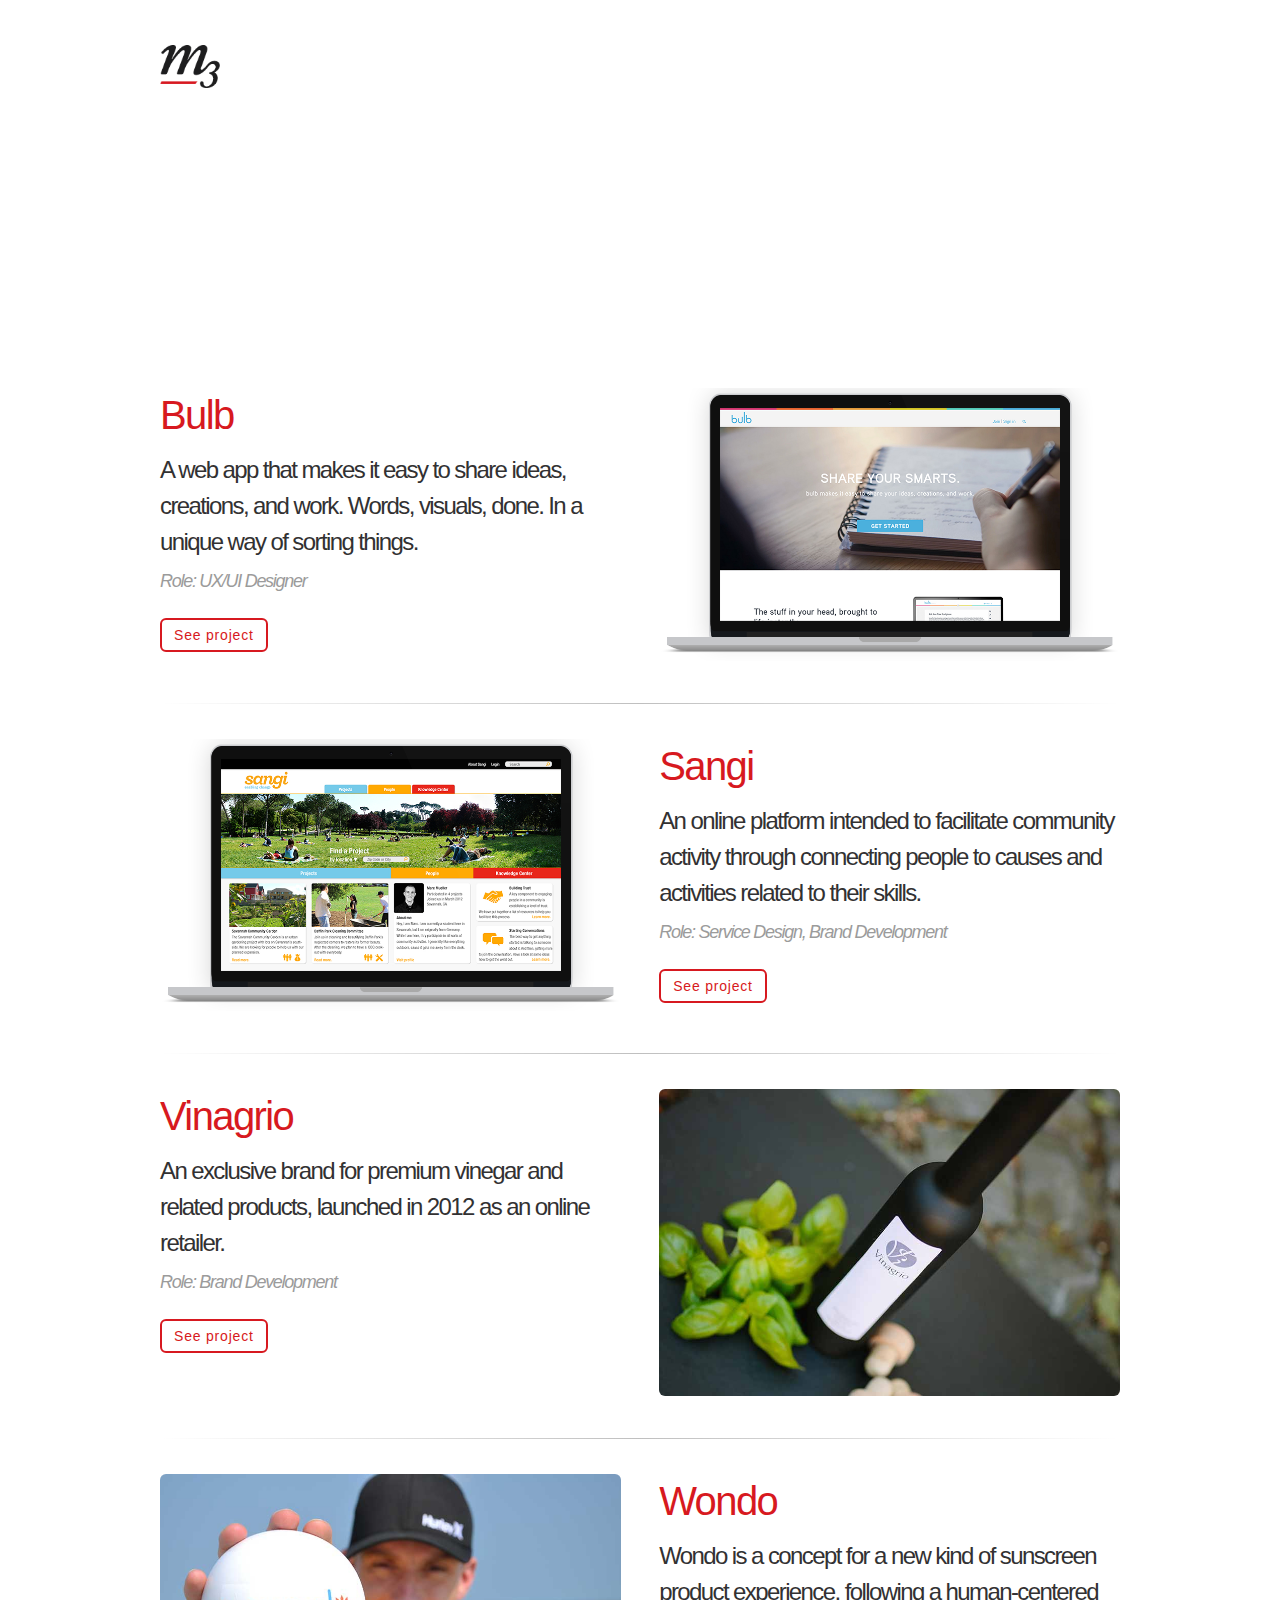
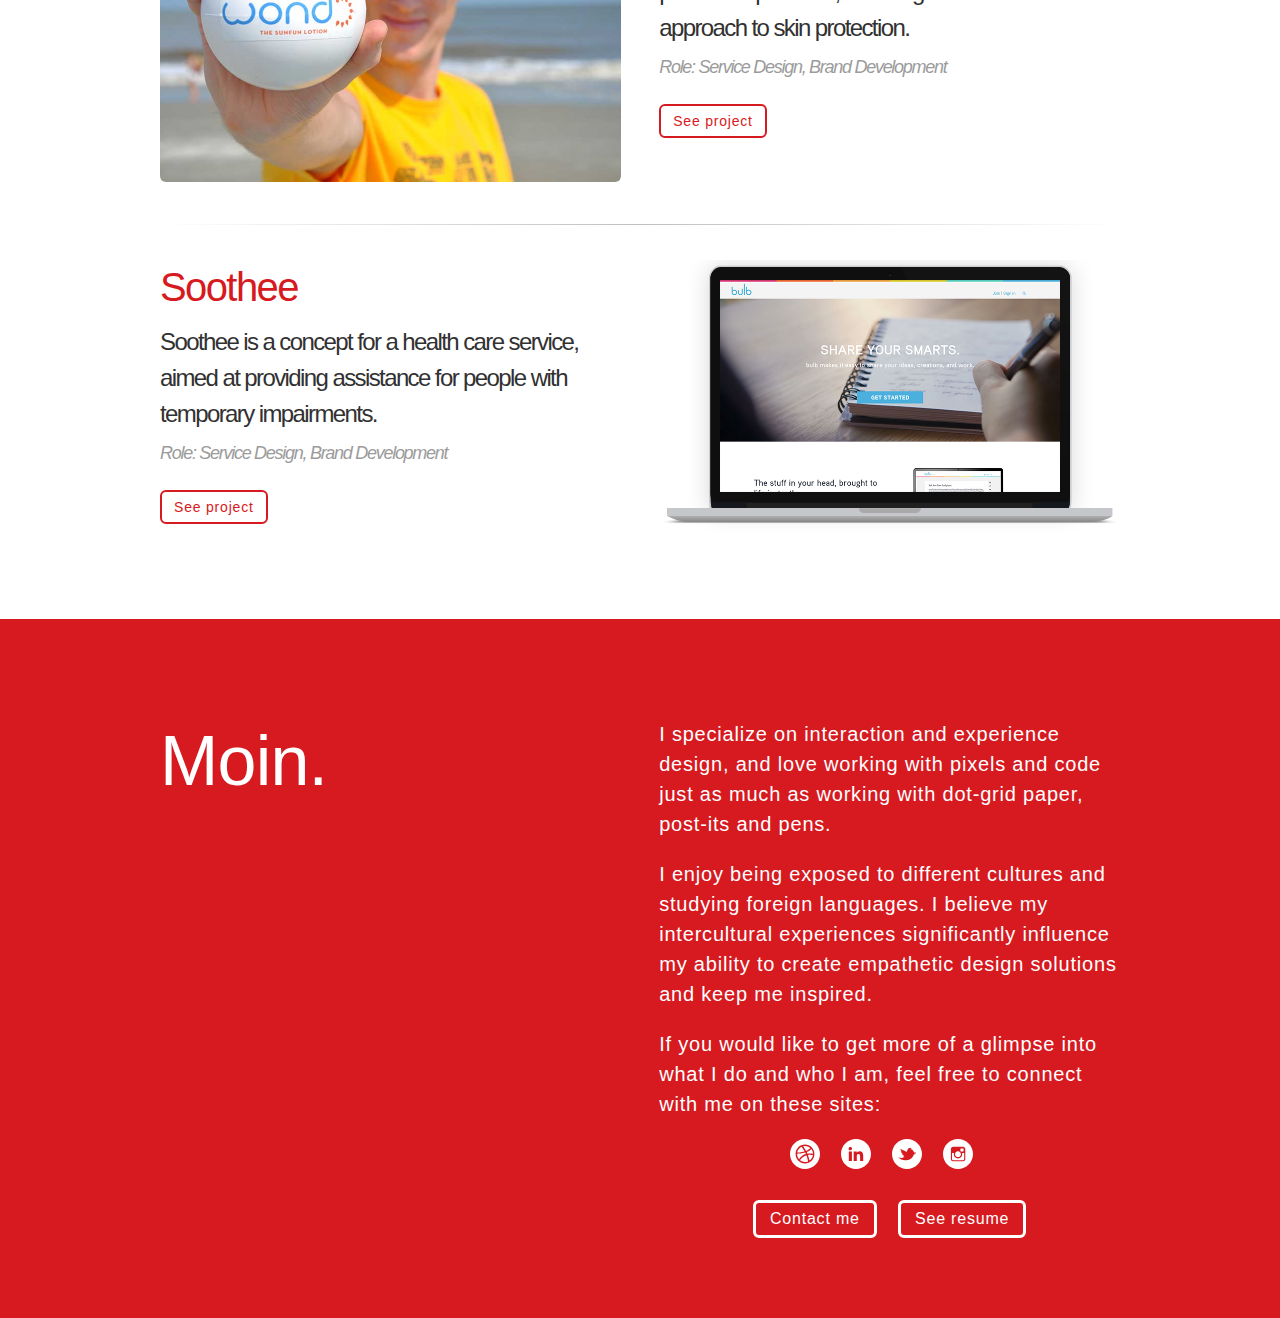
==== bulb.html @ c4dfc473 "Setting up bulb project page" ====
<!DOCTYPE html>
<html lang="en">
<head>
	<meta charset="utf-8">
	<title>Marc Marius Mueller | Bulb</title>
	<meta name="description" content="">
	<meta name="author" content="">
	<meta name="viewport" content="width=device-width, initial-scale=1">
	<link rel="stylesheet" href="css/skeleton.css">
	<link rel="stylesheet" href="css/scss/styles.css">
	<link rel="icon" type="image/png" href="img/favicon.png">
</head>
<body>

	<!--	Header	-->
	<header class="container pr-header">
		<div class="row">
				<img src="img/logo_blk.png" class="logo" />
		</div>
	</header>
	
	<!--	Main Content	-->
	<main class="mp-content container" id="mp-content">
		<div class="row mp-project">
			<div class="six columns">
				<h2 class="mp-heading">Bulb</h2>
				<h3 class="mp-description">A web app that makes it easy to share ideas, creations, and work. Words, visuals, done. In a unique way of sorting things.</h3>
				<h4 class="mp-role">Role: UX/UI Designer</h4>
				<a class="button" href="#">See project</a>
			</div>
			<div class="six columns">
				<img src="img/mp_bulb.png" class="mp-project-img">
			</div>
		</div>
		<div class="row">
			<hr>
		</div>
		<div class="row mp-project">
			<div class="six columns">
				<img src="img/mp_sangi.png" class="mp-project-img">
			</div>
			<div class="six columns">
				<h2 class="mp-heading">Sangi</h2>
				<h3 class="mp-description">An online platform intended to facilitate community activity through connecting people to causes and activities related to their skills.</h3>
				<h4 class="mp-role">Role: Service Design, Brand Development</h4>
				<a class="button" href="#">See project</a>
			</div>
		</div>
		<div class="row">
			<hr>
		</div>
		<div class="row mp-project">
			<div class="six columns">
				<h2 class="mp-heading">Vinagrio</h2>
				<h3 class="mp-description">An exclusive brand for premium vinegar and related products, launched in 2012 as an online retailer.</h3>
				<h4 class="mp-role">Role: Brand Development</h4>
				<a class="button" href="#">See project</a>
			</div>
			<div class="six columns">
				<img src="img/mp_vinagrio.jpg" class="mp-project-img rounded">
			</div>
		</div>
		<div class="row">
			<hr>
		</div>
		<div class="row mp-project">
			<div class="six columns">
				<img src="img/mp_wondo.jpg" class="mp-project-img rounded">
			</div>
			<div class="six columns">
				<h2 class="mp-heading">Wondo</h2>
				<h3 class="mp-description">Wondo is a concept for a new kind of sunscreen product experience, following a human-centered approach to skin protection.</h3>
				<h4 class="mp-role">Role: Service Design, Brand Development</h4>
				<a class="button" href="#">See project</a>
			</div>
		</div>
		<div class="row">
			<hr>
		</div>
		<div class="row mp-project">
			<div class="six columns">
				<h2 class="mp-heading">Soothee</h2>
				<h3 class="mp-description">Soothee is a concept for a health care service, aimed at providing assistance for people with temporary impairments.</h3>
				<h4 class="mp-role">Role: Service Design, Brand Development</h4>
				<a class="button" href="#">See project</a>
			</div>
			<div class="six columns">
				<img src="img/mp_bulb.png" class="mp-project-img">
			</div>
		</div>
	</main>

	<!--	Footer	-->
	<footer class="mp-footer full-width">
		<div class="container">
			<div class="row">
				<div class="six columns">
					<h5 class="mp-greeting">Moin.</h1>
				</div>
				<div class="six columns">
					<p class="mp-copy">
						I specialize on interaction and experience design, and love working with pixels and code just as much as working with dot-grid paper, post-its and pens.
					</p>
					<p class="mp-copy">
						I enjoy being exposed to different cultures and studying foreign languages. I believe my intercultural experiences significantly influence my ability to create empathetic design solutions and keep me inspired.
					</p>
					<p class="mp-copy">
						If you would like to get more of a glimpse into what I do and who I am, feel free to connect with me on these sites:
					</p>
					<div class="center-wrapper">
						<div class="center">
							<ul>
								<li>
									<svg x="0px" y="0px" viewBox="0 0 30 30" enable-background="new 0 0 30 30" xml:space="preserve">
										<g>
											<path fill="#FFFFFF" d="M15.6,15.1c0.1,0,0.2-0.1,0.3-0.1c-0.2-0.5-0.4-0.9-0.6-1.4c-4,1.2-7.9,1.1-8.2,1.1c0,0.1,0,0.2,0,0.2
												c0,2.1,0.8,3.9,2.1,5.4C9.2,20.1,11.4,16.4,15.6,15.1z"/>
											<path fill="#FFFFFF" d="M16.4,16.3c-4.5,1.6-6.1,4.7-6.3,5c1.4,1.1,3.1,1.7,4.9,1.7c1.1,0,2.2-0.2,3.1-0.6
												C18,21.7,17.5,19.2,16.4,16.3C16.4,16.3,16.4,16.3,16.4,16.3z"/>
											<path fill="#FFFFFF" d="M20.3,9C18.9,7.8,17,7,15,7c-0.6,0-1.3,0.1-1.9,0.2c0.2,0.3,1.7,2.3,3,4.7C19,10.8,20.2,9.2,20.3,9z"/>
											<path fill="#FFFFFF" d="M14.6,12.4c-1.3-2.4-2.8-4.3-3-4.6c-2.2,1.1-3.9,3.1-4.4,5.6C7.5,13.4,10.8,13.4,14.6,12.4z"/>
											<path fill="#FFFFFF" d="M16.7,13.1c0.2,0.4,0.4,0.8,0.5,1.2c0.1,0.1,0.1,0.3,0.2,0.4c2.7-0.3,5.3,0.2,5.6,0.3c0-1.9-0.7-3.6-1.8-5
												C21,10.2,19.7,11.9,16.7,13.1z"/>
											<path fill="#FFFFFF" d="M17.9,15.9c1,2.9,1.5,5.2,1.6,5.7c1.8-1.2,3.1-3.1,3.4-5.4C22.6,16.2,20.4,15.5,17.9,15.9z"/>
											<path fill="#FFFFFF" d="M15,0C6.7,0,0,6.7,0,15s6.7,15,15,15c8.3,0,15-6.7,15-15S23.3,0,15,0z M15,24.4c-5.2,0-9.4-4.2-9.4-9.4
												S9.8,5.6,15,5.6c5.2,0,9.4,4.2,9.4,9.4S20.2,24.4,15,24.4z"/>
										</g>
									</svg>
								</li>
								<li> <!-- Linkedin -->
									<svg x="0px" y="0px" viewBox="0 0 30 30" enable-background="new 0 0 30 30" xml:space="preserve">
										<g>
											<path fill="#FFFFFF" d="M15.8,13.9L15.8,13.9C15.8,13.9,15.7,13.9,15.8,13.9L15.8,13.9z"/>
											<path fill="#FFFFFF" d="M15,0C6.7,0,0,6.7,0,15c0,8.3,6.7,15,15,15s15-6.7,15-15C30,6.7,23.3,0,15,0z M10.9,22H7.8v-9.4h3.1V22z
												 M9.3,11.3L9.3,11.3c-1.1,0-1.7-0.7-1.7-1.6C7.6,8.7,8.3,8,9.3,8c1.1,0,1.7,0.7,1.7,1.6C11.1,10.6,10.4,11.3,9.3,11.3z M22.2,22
												h-3.1v-5c0-1.3-0.5-2.1-1.6-2.1c-0.9,0-1.4,0.6-1.6,1.1c-0.1,0.2-0.1,0.5-0.1,0.8V22h-3.1c0,0,0-8.5,0-9.4h3.1v1.3
												c0.4-0.6,1.1-1.6,2.8-1.6c2.1,0,3.6,1.3,3.6,4.2V22z"/>
										</g>
									</svg>
								</li>
								<li> <!-- Twitter -->
									<svg x="0px" y="0px" viewBox="0 0 30 30" enable-background="new 0 0 30 30" xml:space="preserve">
										<path fill="#FFFFFF" d="M15,0C6.7,0,0,6.7,0,15c0,8.3,6.7,15,15,15c8.3,0,15-6.7,15-15C30,6.7,23.3,0,15,0z M21.9,15.3
											c-0.3,1.2-0.9,2.5-2.2,3.6c-1.7,1.5-3.5,2.2-5.3,2.3c-1.7,0.1-3.4,0.1-5.2-0.7c-1.4-0.6-2.5-1.5-3.4-2.7c0,0,0,0,0,0h0c0,0,0,0,0,0
											c1.2,1.1,4.2,2.1,6.7-0.3c-0.4,0.1-0.8,0-1.1-0.3c-0.3-0.3-0.3-0.5-0.1-0.8c0.1-0.2,0.4-0.3,0.6-0.5c-0.4,0.1-0.8,0-1.2-0.1
											c-0.4-0.2-0.9-0.5-1-1c0.3-0.3,0.6-0.5,1.2-0.5c-0.6-0.2-1.2-0.5-1.6-0.9c-0.4-0.4-0.4-0.7-0.5-1c0.3-0.1,0.7-0.2,1.1-0.2
											c-0.9-0.4-1.2-1.1-1.4-1.7c-0.1-0.2-0.1-0.4,0-0.6c3.5,1.3,5.2,2.3,6.1,3.2c0.4-1.1,1.4-3.6,2.8-4.4c0,0.1,0,0.3-0.2,0.4
											C17.7,9,18,8.7,18.6,8.7c-0.1,0.3-0.3,0.5-0.6,0.6C18.4,9.2,18.8,9,19.2,9c0.4-0.1,0.4,0.2,0.2,0.4c-0.4,0.3-0.9,0.3-1.3,0.5
											c1.4,0,2.5,0.7,3.3,2.1c0.3,0.5,0.5,0.9,0.5,1.4c0.6,0.2,1.2,0.2,1.7,0.1c0.2,0,0.3-0.1,0.5-0.1c-0.2,0.3-0.5,0.6-0.9,0.7
											c-0.3,0.1-0.7,0.2-1.1,0.2c0.6,0.2,1.3,0.3,2,0.2C23.3,15.3,22.6,15.3,21.9,15.3z"/>
									</svg>
								</li>
								<li> <!-- Instagram -->
									<svg x="0px" y="0px" viewBox="0 0 30 30" enable-background="new 0 0 30 30" xml:space="preserve">
										<g>
											<path fill="#FFFFFF" d="M15,18.1c1.6,0,2.9-1.3,2.9-2.9c0-1.6-1.3-3-2.9-3c-1.6,0-3,1.3-3,3C12,16.8,13.4,18.1,15,18.1z"/>
											<path fill="#FFFFFF" d="M17.9,12.6h2.2c0.3,0,0.5-0.2,0.5-0.5V9.9c0-0.3-0.2-0.5-0.5-0.5h-2.2c-0.3,0-0.5,0.2-0.5,0.5v2.2
												C17.4,12.4,17.6,12.6,17.9,12.6z"/>
											<path fill="#FFFFFF" d="M15,0C6.7,0,0,6.7,0,15c0,8.3,6.7,15,15,15c8.3,0,15-6.7,15-15C30,6.7,23.3,0,15,0z M22.3,19.9
												c0,1.3-1,2.3-2.3,2.3h-9.8c-1.3,0-2.3-1-2.3-2.3v-9.8c0-1.3,1-2.3,2.3-2.3h9.8c1.3,0,2.3,1,2.3,2.3V19.9z"/>
											<path fill="#FFFFFF" d="M19.2,15.2c0,2.3-1.9,4.2-4.2,4.2c-2.3,0-4.2-1.9-4.2-4.2c0-0.4,0.1-0.8,0.2-1.2h-2v5.7
												c0,0.9,0.7,1.6,1.6,1.6h9c0.9,0,1.6-0.7,1.6-1.6V14h-2C19.1,14.4,19.2,14.8,19.2,15.2z"/>
										</g>
									</svg>
								</li>
							</ul>
							<a class="button--sec" href="#mp-content">Contact me</a>
							<a class="button--sec" href="#mp-content">See resume</a>
						</div>
					</div>
				</div>
			</div>
		</div>
	</footer>
</body>
</html>
---- css/skeleton.css ----
/*
* Skeleton V2.0.4
* Copyright 2014, Dave Gamache
* www.getskeleton.com
* Free to use under the MIT license.
* http://www.opensource.org/licenses/mit-license.php
* 12/29/2014
*/


/* Table of contents
––––––––––––––––––––––––––––––––––––––––––––––––––
- Grid
- Base Styles
- Typography
- Links
- Buttons
- Forms
- Lists
- Code
- Tables
- Spacing
- Utilities
- Clearing
- Media Queries
*/


/* Grid
–––––––––––––––––––––––––––––––––––––––––––––––––– */
.container {
  position: relative;
  width: 100%;
  max-width: 960px;
  margin: 0 auto;
  padding: 0 20px;
  box-sizing: border-box; }
.column,
.columns {
  width: 100%;
  float: left;
  box-sizing: border-box; }

/* For devices larger than 400px */
@media (min-width: 400px) {
  .container {
    width: 85%;
    padding: 0; }
}

/* For devices larger than 550px */
@media (min-width: 550px) {
  .container {
    width: 80%; }
  .column,
  .columns {
    margin-left: 4%; }
  .column:first-child,
  .columns:first-child {
    margin-left: 0; }

  .one.column,
  .one.columns                    { width: 4.66666666667%; }
  .two.columns                    { width: 13.3333333333%; }
  .three.columns                  { width: 22%;            }
  .four.columns                   { width: 30.6666666667%; }
  .five.columns                   { width: 39.3333333333%; }
  .six.columns                    { width: 48%;            }
  .seven.columns                  { width: 56.6666666667%; }
  .eight.columns                  { width: 65.3333333333%; }
  .nine.columns                   { width: 74.0%;          }
  .ten.columns                    { width: 82.6666666667%; }
  .eleven.columns                 { width: 91.3333333333%; }
  .twelve.columns                 { width: 100%; margin-left: 0; }

  .one-third.column               { width: 30.6666666667%; }
  .two-thirds.column              { width: 65.3333333333%; }

  .one-half.column                { width: 48%; }

  /* Offsets */
  .offset-by-one.column,
  .offset-by-one.columns          { margin-left: 8.66666666667%; }
  .offset-by-two.column,
  .offset-by-two.columns          { margin-left: 17.3333333333%; }
  .offset-by-three.column,
  .offset-by-three.columns        { margin-left: 26%;            }
  .offset-by-four.column,
  .offset-by-four.columns         { margin-left: 34.6666666667%; }
  .offset-by-five.column,
  .offset-by-five.columns         { margin-left: 43.3333333333%; }
  .offset-by-six.column,
  .offset-by-six.columns          { margin-left: 52%;            }
  .offset-by-seven.column,
  .offset-by-seven.columns        { margin-left: 60.6666666667%; }
  .offset-by-eight.column,
  .offset-by-eight.columns        { margin-left: 69.3333333333%; }
  .offset-by-nine.column,
  .offset-by-nine.columns         { margin-left: 78.0%;          }
  .offset-by-ten.column,
  .offset-by-ten.columns          { margin-left: 86.6666666667%; }
  .offset-by-eleven.column,
  .offset-by-eleven.columns       { margin-left: 95.3333333333%; }

  .offset-by-one-third.column,
  .offset-by-one-third.columns    { margin-left: 34.6666666667%; }
  .offset-by-two-thirds.column,
  .offset-by-two-thirds.columns   { margin-left: 69.3333333333%; }

  .offset-by-one-half.column,
  .offset-by-one-half.columns     { margin-left: 52%; }

}


/* Base Styles
–––––––––––––––––––––––––––––––––––––––––––––––––– */
/* NOTE
html is set to 62.5% so that all the REM measurements throughout Skeleton
are based on 10px sizing. So basically 1.5rem = 15px :) */
html {
  font-size: 62.5%; }
body {
  font-size: 1.5em; /* currently ems cause chrome bug misinterpreting rems on body element */
  line-height: 1.6;
  font-weight: 400;
  font-family: "Raleway", "HelveticaNeue", "Helvetica Neue", Helvetica, Arial, sans-serif;
  color: #222; }


/* Typography
–––––––––––––––––––––––––––––––––––––––––––––––––– */
h1, h2, h3, h4, h5, h6 {
  margin-top: 0;
/*  margin-bottom: 2rem;*/
  font-weight: 300; }
h1 { font-size: 4.0rem; line-height: 1.2;  letter-spacing: -.1rem;}
h2 { font-size: 3.6rem; line-height: 1.25; letter-spacing: -.1rem; }
h3 { font-size: 3.0rem; line-height: 1.3;  letter-spacing: -.1rem; }
h4 { font-size: 2.4rem; line-height: 1.35; letter-spacing: -.08rem; }
h5 { font-size: 1.8rem; line-height: 1.5;  letter-spacing: -.05rem; }
h6 { font-size: 1.5rem; line-height: 1.6;  letter-spacing: 0; }

/* Larger than phablet */
@media (min-width: 550px) {
  h1 { font-size: 5.0rem; }
  h2 { font-size: 4.2rem; }
  h3 { font-size: 3.6rem; }
  h4 { font-size: 3.0rem; }
  h5 { font-size: 2.4rem; }
  h6 { font-size: 1.5rem; }
}

p {
  margin-top: 0; }

/* Lists
–––––––––––––––––––––––––––––––––––––––––––––––––– */
/*
ul {
  list-style: circle inside; }
ol {
  list-style: decimal inside; }
ol, ul {
  padding-left: 0;
  margin-top: 0; }
ul ul,
ul ol,
ol ol,
ol ul {
  margin: 1.5rem 0 1.5rem 3rem;
  font-size: 90%; }
li {
  margin-bottom: 1rem; }
*/


/* Code
–––––––––––––––––––––––––––––––––––––––––––––––––– */
code {
  padding: .2rem .5rem;
  margin: 0 .2rem;
  font-size: 90%;
  white-space: nowrap;
  background: #F1F1F1;
  border: 1px solid #E1E1E1;
  border-radius: 4px; }
pre > code {
  display: block;
  padding: 1rem 1.5rem;
  white-space: pre; }


/* Tables
–––––––––––––––––––––––––––––––––––––––––––––––––– */
th,
td {
  padding: 12px 15px;
  text-align: left;
  border-bottom: 1px solid #E1E1E1; }
th:first-child,
td:first-child {
  padding-left: 0; }
th:last-child,
td:last-child {
  padding-right: 0; }


/* Spacing
–––––––––––––––––––––––––––––––––––––––––––––––––– */
/*
button,
.button {
  margin-bottom: 1rem; }
input,
textarea,
select,
fieldset {
  margin-bottom: 1.5rem; }
pre,
blockquote,
dl,
figure,
table,
p,
ul,
ol,
form {
  margin-bottom: 2.5rem; }
*/


/* Utilities
–––––––––––––––––––––––––––––––––––––––––––––––––– */
.u-full-width {
  width: 100%;
  box-sizing: border-box; }
.u-max-full-width {
  max-width: 100%;
  box-sizing: border-box; }
.u-pull-right {
  float: right; }
.u-pull-left {
  float: left; }


/* Clearing
–––––––––––––––––––––––––––––––––––––––––––––––––– */

/* Self Clearing Goodness */
.container:after,
.row:after,
.u-cf {
  content: "";
  display: table;
  clear: both; }

/* Media queries
–––––––––––––––––––––––––––––––––––––––––––––––––– */

/* Larger than mobile */
@media (min-width: 400px) {}

/* Larger than phablet (also point when grid becomes active) */
@media (min-width: 550px) {}

/* Larger than tablet */
@media (min-width: 750px) {}

/* Larger than desktop */
@media (min-width: 1000px) {}

/* Larger than Desktop HD */
@media (min-width: 1200px) {}
---- css/scss/styles.css ----
@charset "UTF-8";
/* Larger than mobile */
/* Larger than phablet (also point when grid becomes active) */
/* Larger than tablet */
/* Larger than desktop */
/* Larger than Desktop HD */
#preload {
  width: 1px;
  height: 1px;
  overflow: hidden;
  position: absolute;
  top: 0;
  left: 0; }

html, body {
  width: 100%;
  height: 100%; }

body {
  font-size: 16px;
  line-height: 1.5;
  font-family: "franklin-gothic-urw", sans-serif;
  margin: 0;
  padding: 0;
  letter-spacing: .05em; }

h1, .mp-intro {
  font-family: "franklin-gothic-urw", sans-serif;
  font-size: 2.5em;
  line-height: 1.25;
  font-weight: 500;
  margin: 0;
  color: #fff;
  margin-bottom: 100px; }

h2, .mp-heading {
  font-family: "franklin-gothic-urw", sans-serif;
  font-size: 2.5em;
  line-height: 1.35;
  font-weight: 500;
  color: #d71920;
  margin-bottom: 10px; }

h3, .mp-description {
  font-family: "franklin-gothic-urw", sans-serif;
  font-size: 1.5em;
  line-height: 1.5;
  font-weight: 300;
  color: #323132;
  margin-bottom: 10px; }

h4, .mp-role {
  font-family: "franklin-gothic-urw", sans-serif;
  font-size: 1.125em;
  line-height: 1.33333;
  font-weight: 400;
  font-style: italic;
  color: #9B9B9B; }

h5, .mp-greeting {
  font-family: "franklin-gothic-urw", sans-serif;
  font-size: 4.375em;
  line-height: 1.22857;
  font-weight: 500;
  margin: 0;
  color: #fff; }

h6 {
  font-family: "franklin-gothic-urw", sans-serif;
  font-size: 1.125em;
  line-height: 1.33333;
  font-weight: 500;
  color: #fff; }

p, .mp-copy {
  font-family: "franklin-gothic-urw", sans-serif;
  font-size: 1.25em;
  line-height: 1.5;
  font-weight: 300;
  color: #fff; }

a {
  color: #d71920;
  text-decoration: none; }
  a:hover, a:focus {
    color: #323132; }
  a:active, a:visited {
    color: #d71920; }

/*! normalize.css 2011-08-31T22:02 UTC · http://github.com/necolas/normalize.css */
/* =============================================================================
   HTML5 display definitions
   ========================================================================== */
/*
 * Corrects block display not defined in IE6/7/8/9 & FF3
 */
article,
aside,
details,
figcaption,
figure,
footer,
header,
hgroup,
nav,
section {
  display: block; }

/*
 * Corrects inline-block display not defined in IE6/7/8/9 & FF3
 */
audio,
canvas,
video {
  display: inline-block;
  *display: inline;
  *zoom: 1; }

/*
 * Prevents modern browsers from displaying 'audio' without controls
 */
audio:not([controls]) {
  display: none; }

/* 
 * Addresses styling for 'hidden' attribute not present in IE7/8/9, FF3, S4
 * Known issue: no IE6 support
 */
[hidden] {
  display: none; }

/* =============================================================================
   Base
   ========================================================================== */
/*
 * 1. Corrects text resizing oddly in IE6/7 when body font-size is set using em units
 *    http://clagnut.com/blog/348/#c790
 * 2. Keeps page centred in all browsers regardless of content height
 * 3. Prevents iOS text size adjust after orientation change, without disabling user zoom
 *    www.456bereastreet.com/archive/201012/controlling_text_size_in_safari_for_ios_without_disabling_user_zoom/
 */
html {
  font-size: 100%;
  /* 1 */
  overflow-y: scroll;
  /* 2 */
  -webkit-text-size-adjust: 100%;
  /* 3 */
  -ms-text-size-adjust: 100%;
  /* 3 */ }

/*
 * Addresses margins handled incorrectly in IE6/7
 */
body {
  margin: 0; }

/* 
 * Addresses font-family inconsistency between 'textarea' and other form elements.
 */
body,
button,
input,
select,
textarea {
  font-family: sans-serif; }

/* =============================================================================
   Links
   ========================================================================== */
a {
  color: #d71920; }

a:visited {
  color: none; }

/*
 * Addresses outline displayed oddly in Chrome
*/
a:focus {
  outline: 0; }

/*
 * Improves readability when focused and also mouse hovered in all browsers
 * people.opera.com/patrickl/experiments/keyboard/test*/
a:hover,
a:active {
  outline: 0; }

/* =============================================================================
   Typography
   ========================================================================== */
/*
 * Addresses styling not present in IE7/8/9, S5, Chrome
 */
abbr[title] {
  border-bottom: 1px dotted; }

/*
 * Addresses style set to 'bolder' in FF3/4, S4/5, Chrome
*/
b,
strong {
  font-weight: bold; }

blockquote {
  margin: 1em 40px; }

/*
 * Addresses styling not present in S5, Chrome
 */
dfn {
  font-style: italic; }

/*
 * Addresses styling not present in IE6/7/8/9
 */
mark {
  background: #ff0;
  color: #000; }

/*
 * Corrects font family set oddly in IE6, S4/5, Chrome
 * en.wikipedia.org/wiki/User:Davidgothberg/Test59
 */
pre,
code,
kbd,
samp {
  font-family: monospace, serif;
  _font-family: 'courier new', monospace;
  font-size: 1em; }

/*
 * Improves readability of pre-formatted text in all browsers
 */
pre {
  white-space: pre;
  white-space: pre-wrap;
  word-wrap: break-word; }

/*
 * 1. Addresses CSS quotes not supported in IE6/7
 * 2. Addresses quote property not supported in S4
 */
/* 1 */
q {
  quotes: none; }

/* 2 */
q:before,
q:after {
  content: '';
  content: none; }

small {
  font-size: 75%; }

/*
 * Prevents sub and sup affecting line-height in all browsers
 * gist.github.com/413930
 */
sub,
sup {
  font-size: 75%;
  line-height: 0;
  position: relative;
  vertical-align: baseline; }

sup {
  top: -0.5em; }

sub {
  bottom: -0.25em; }

/* =============================================================================
   Lists
   ========================================================================== */
ul,
ol {
  margin: 0;
  padding: 0 0 0 0px; }

dd {
  margin: 0 0 0 40px; }

nav ul,
nav ol {
  list-style: none;
  list-style-image: none; }

/* =============================================================================
   Embedded content
   ========================================================================== */
/*
 * 1. Removes border when inside 'a' element in IE6/7/8/9, F3
 * 2. Improves image quality when scaled in IE7
 *    code.flickr.com/blog/2008/11/12/on-ui-quality-the-little-things-client-side-image-resizing/
 */
img {
  border: 0;
  /* 1 */
  -ms-interpolation-mode: bicubic;
  /* 2 */ }

/*
 * Corrects overflow displayed oddly in IE9 
 */
svg:not(:root) {
  overflow: hidden; }

/* =============================================================================
   Figures
   ========================================================================== */
/*
 * Addresses margin not present in IE6/7/8/9, S5, O11
 */
figure {
  margin: 0; }

/* =============================================================================
   Forms
   ========================================================================== */
/*
 * Corrects margin displayed oddly in IE6/7
 */
form {
  margin: 0; }

/*
 * Define consistent margin and padding
 */
fieldset {
  margin: 0 2px;
  padding: 0.35em 0.625em 0.75em; }

/*
 * 1. Corrects color not being inherited in IE6/7/8/9
 * 2. Corrects alignment displayed oddly in IE6/7
 */
legend {
  border: 0;
  /* 1 */
  *margin-left: -7px;
  /* 2 */ }

/*
 * 1. Corrects font size not being inherited in all browsers
 * 2. Addresses margins set differently in IE6/7, F3/4, S5, Chrome
 * 3. Improves appearance and consistency in all browsers
 */
button,
input,
select,
textarea {
  font-size: 100%;
  /* 1 */
  margin: 0;
  /* 2 */
  vertical-align: baseline;
  /* 3 */
  *vertical-align: middle;
  /* 3 */ }

/*
 * 1. Addresses FF3/4 setting line-height using !important in the UA stylesheet
 * 2. Corrects inner spacing displayed oddly in IE6/7
 */
button,
input {
  line-height: normal;
  /* 1 */
  *overflow: visible;
  /* 2 */ }

/*
 * Corrects overlap and whitespace issue for buttons and inputs in IE6/7
 * Known issue: reintroduces inner spacing
 */
table button,
table input {
  *overflow: auto; }

/*
 * 1. Improves usability and consistency of cursor style between image-type 'input' and others
 * 2. Corrects inability to style clickable 'input' types in iOS
 */
button,
html input[type="button"],
input[type="reset"],
input[type="submit"] {
  cursor: pointer;
  /* 1 */
  -webkit-appearance: button;
  /* 2 */ }

/*
 * 1. Addresses box sizing set to content-box in IE8/9
 * 2. Addresses excess padding in IE8/9
 */
input[type="checkbox"],
input[type="radio"] {
  box-sizing: border-box;
  /* 1 */
  padding: 0;
  /* 2 */ }

/*
 * 1. Addresses appearance set to searchfield in S5, Chrome
 * 2. Addresses box sizing set to border-box in S5, Chrome (include -moz to future-proof)
 */
input[type="search"] {
  -webkit-appearance: textfield;
  /* 1 */
  -moz-box-sizing: content-box;
  -webkit-box-sizing: content-box;
  /* 2 */
  box-sizing: content-box; }

/*
 * Corrects inner padding displayed oddly in S5, Chrome on OSX
 */
input[type="search"]::-webkit-search-decoration {
  -webkit-appearance: none; }

/*
 * Corrects inner padding and border displayed oddly in FF3/4
 * www.sitepen.com/blog/2008/05/14/the-devils-in-the-details-fixing-dojos-toolbar-buttons/
 */
button::-moz-focus-inner,
input::-moz-focus-inner {
  border: 0;
  padding: 0; }

/*
 * 1. Removes default vertical scrollbar in IE6/7/8/9
 * 2. Improves readability and alignment in all browsers
 */
textarea {
  overflow: auto;
  /* 1 */
  vertical-align: top;
  /* 2 */ }

/* =============================================================================
   Tables
   ========================================================================== */
/* 
 * Remove most spacing between table cells
 */
table {
  border-collapse: collapse;
  border-spacing: 0; }

.mp-header {
  background: #000 url("../../img/marc.jpg");
  background-repeat: no-repeat;
  background-attachment: fixed;
  background-position: top right;
  padding-top: 45px;
  padding-bottom: 100px; }

.mp-content {
  padding-top: 100px;
  padding-bottom: 80px; }

.mp-project-img {
  width: 100%;
  display: inline-block; }

.mp-project {
  margin-bottom: 35px; }
  .mp-project:last-of-type {
    margin-bottom: 0px; }

.mp-footer {
  background: #d71920;
  padding-top: 100px;
  padding-bottom: 80px; }
  .mp-footer ul {
    display: block;
    margin: 0 0 1.5em 0; }
  .mp-footer li {
    display: inline-block;
    list-style: none;
    margin-right: 1em;
    margin-left: 0; }
  .mp-footer svg {
    width: 30px;
    height: 30px;
    fill: #fff; }

hr {
  border: 0;
  height: 1px;
  margin-bottom: 35px;
  background-image: linear-gradient(to right, transparent, rgba(0, 0, 0, 0.25), transparent); }

.pr-header {
  padding-top: 45px;
  padding-bottom: 100px; }

.center-wrapper {
  display: table;
  width: 100%; }
  .center-wrapper .center {
    display: table-cell;
    text-align: center;
    vertical-align: middle; }

.rounded {
  -webkit-border-radius: 6px;
  -moz-border-radius: 6px;
  -ms-border-radius: 6px;
  border-radius: 6px; }

.logo {
  margin-bottom: 100px;
  width: 60px;
  height: 43px;
  display: block; }

/*Header */
.headerWraper {
  max-width: 94%;
  margin-left: auto;
  margin-right: auto; }

.site-logo__white {
  position: absolute;
  float: left;
  top: 15px;
  width: 72px; }

.site-logo__blue {
  position: absolute;
  top: -19px;
  float: left;
  width: 72px; }

/*iphone*/
@media only screen and (device-aspect-ratio: 40 / 71) {
  .site-logo__white {
    top: 22px;
    width: 150px; }

  .site-logo__blue {
    top: -24px;
    width: 150px; } }
/*iphone 6 */
@media only screen and (min-device-width: 375px) and (max-device-width: 667px) {
  .site-logo__white {
    top: 22px;
    width: 200px; }

  .site-logo__blue {
    top: -24px;
    width: 200px; } }
/*android*/
@media screen and (device-width: 360px) and (device-height: 640px) {
  .site-logo__white {
    top: 22px;
    width: 200px; }

  .site-logo__blue {
    top: -24px;
    width: 200px; } }
/*IE10+ Desktop "" fixes werid posistioning in IE ""*/
@media all and (-ms-high-contrast: none), (-ms-high-contrast: active) {
  .site-logo__white {
    top: -40px; }

  .site-logo__blue {
    top: -48px; } }
/*
@media only screen and (max-width : 768px) {
 
    
    .site-logo__white{
        top   :22px;
        width :150px;
    }

    .site-logo__blue{
       top          :-24px;
       width        :150px;
    }
    
    .headerNav{
	float          : right;
	margin-top     : 45px;
	padding-right  : 3%;
	}
    
}*/
#set-height {
  display: block;
  height: 100%;
  width: 100%; }

#v0 {
  position: fixed;
  top: 0;
  left: 0;
  width: 100%;
  padding-top: 0; }

/* makes 30 sec vid fit to cover*/
#video-bg {
  position: fixed;
  top: 0;
  right: 0;
  bottom: 0;
  left: 0;
  overflow: hidden; }

#video-bg > video {
  position: absolute;
  top: 0;
  left: 0;
  width: 100%;
  height: 100%; }

/* 1. No object-fit support: */
@media (min-aspect-ratio: 16 / 9) {
  #video-bg > video {
    height: 300%;
    top: -100%; } }
@media (max-aspect-ratio: 16 / 9) {
  #video-bg > video {
    width: 300%;
    left: -100%; } }
/* 2. No object-fit support: fix video propotions on smaller screens */
@media (max-width: 768px) {
  #video-bg > video {
    width: 600%;
    left: -200%; } }
/* 3. If supporting object-fit, overriding (1): */
@supports (object-fit: cover) {
  #video-bg > video {
    top: 0;
    left: 0;
    width: 100%;
    height: 100%;
    object-fit: cover; } }
.button, .button--prim, .button--sec {
  font-family: "franklin-gothic-urw", sans-serif;
  line-height: 1;
  font-weight: 500;
  display: inline-block;
  text-align: center;
  text-decoration: none;
  white-space: nowrap;
  background-color: transparent;
  -webkit-border-radius: 6px;
  -moz-border-radius: 6px;
  -ms-border-radius: 6px;
  border-radius: 6px;
  cursor: pointer;
  box-sizing: border-box; }

.button {
  font-size: 0.875em;
  padding: 8px 12px;
  color: #d71920;
  border: 2px solid #d71920; }
  .button:hover, .button:focus {
    color: #fff;
    background-color: #d71920; }
  .button:active, .button:visited {
    color: #d71920;
    border-color: #d71920; }

.button--prim {
  font-size: 1.25em;
  padding: 10px 14px;
  color: #fff;
  border: 3px solid #fff; }
  .button--prim:hover, .button--prim:focus {
    color: #000;
    background-color: #fff; }
  .button--prim:active, .button--prim:visited {
    color: #fff;
    border-color: #fff; }

.button--sec {
  font-size: 1em;
  padding: 8px 14px;
  color: #fff;
  border: 3px solid #fff;
  margin-right: 1em; }
  .button--sec:last-of-type {
    margin-right: 0; }
  .button--sec:hover, .button--sec:focus {
    color: #d71920;
    background-color: #fff; }
  .button--sec:active, .button--sec:visited {
    color: #fff;
    border-color: #fff; }

/*# sourceMappingURL=styles.css.map */
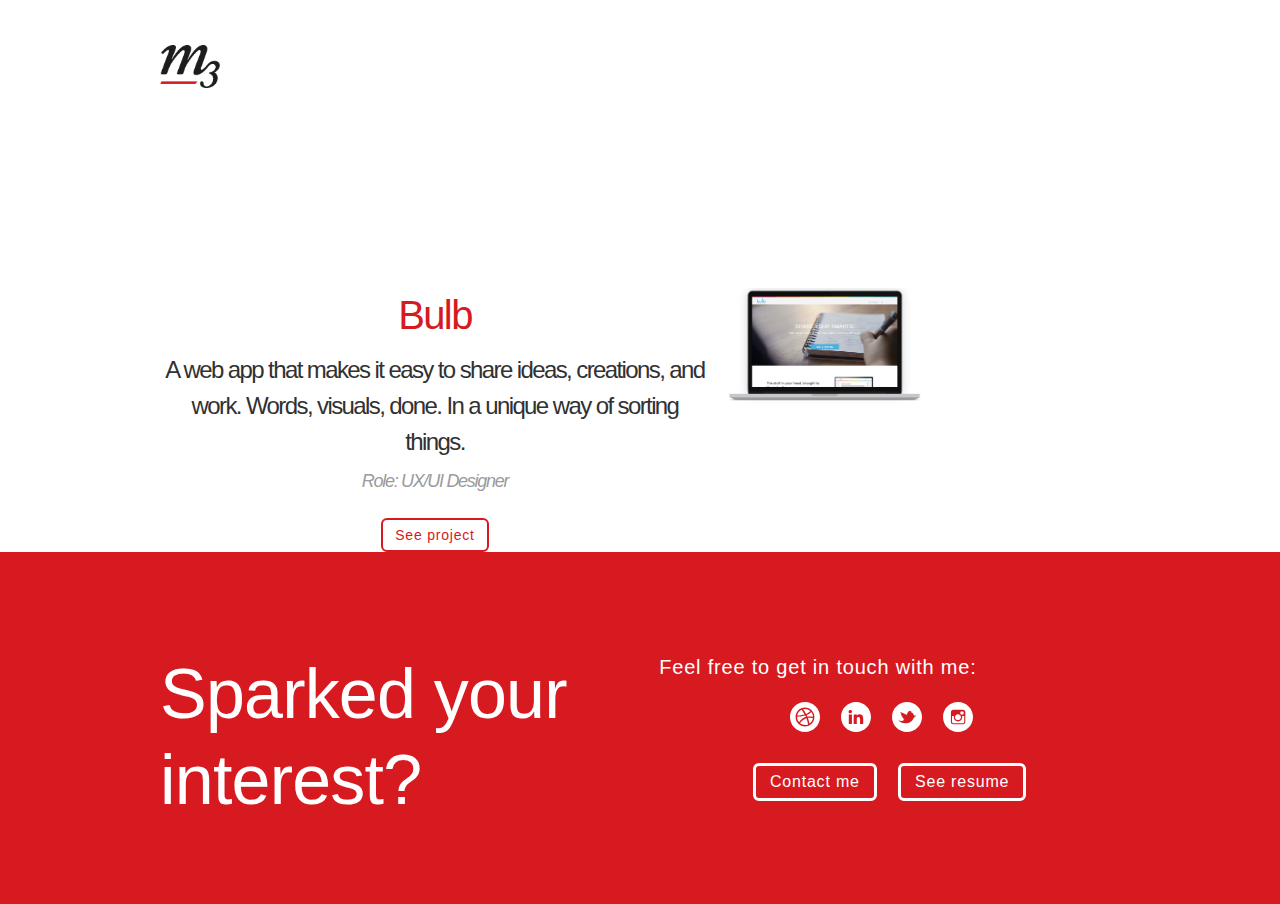
==== commit de9c615b: "Fixing footer styles + setting up project footer" ====
--- a/bulb.html
+++ b/bulb.html
@@ -20,9 +20,9 @@
 	</header>
 	
 	<!--	Main Content	-->
-	<main class="mp-content container" id="mp-content">
-		<div class="row mp-project">
-			<div class="six columns">
+	<main class="pr-content container" id="mp-content">
+		<div class="row center-wrapper">
+			<div class="center">
 				<h2 class="mp-heading">Bulb</h2>
 				<h3 class="mp-description">A web app that makes it easy to share ideas, creations, and work. Words, visuals, done. In a unique way of sorting things.</h3>
 				<h4 class="mp-role">Role: UX/UI Designer</h4>
@@ -32,80 +32,18 @@
 				<img src="img/mp_bulb.png" class="mp-project-img">
 			</div>
 		</div>
-		<div class="row">
-			<hr>
-		</div>
-		<div class="row mp-project">
-			<div class="six columns">
-				<img src="img/mp_sangi.png" class="mp-project-img">
-			</div>
-			<div class="six columns">
-				<h2 class="mp-heading">Sangi</h2>
-				<h3 class="mp-description">An online platform intended to facilitate community activity through connecting people to causes and activities related to their skills.</h3>
-				<h4 class="mp-role">Role: Service Design, Brand Development</h4>
-				<a class="button" href="#">See project</a>
-			</div>
-		</div>
-		<div class="row">
-			<hr>
-		</div>
-		<div class="row mp-project">
-			<div class="six columns">
-				<h2 class="mp-heading">Vinagrio</h2>
-				<h3 class="mp-description">An exclusive brand for premium vinegar and related products, launched in 2012 as an online retailer.</h3>
-				<h4 class="mp-role">Role: Brand Development</h4>
-				<a class="button" href="#">See project</a>
-			</div>
-			<div class="six columns">
-				<img src="img/mp_vinagrio.jpg" class="mp-project-img rounded">
-			</div>
-		</div>
-		<div class="row">
-			<hr>
-		</div>
-		<div class="row mp-project">
-			<div class="six columns">
-				<img src="img/mp_wondo.jpg" class="mp-project-img rounded">
-			</div>
-			<div class="six columns">
-				<h2 class="mp-heading">Wondo</h2>
-				<h3 class="mp-description">Wondo is a concept for a new kind of sunscreen product experience, following a human-centered approach to skin protection.</h3>
-				<h4 class="mp-role">Role: Service Design, Brand Development</h4>
-				<a class="button" href="#">See project</a>
-			</div>
-		</div>
-		<div class="row">
-			<hr>
-		</div>
-		<div class="row mp-project">
-			<div class="six columns">
-				<h2 class="mp-heading">Soothee</h2>
-				<h3 class="mp-description">Soothee is a concept for a health care service, aimed at providing assistance for people with temporary impairments.</h3>
-				<h4 class="mp-role">Role: Service Design, Brand Development</h4>
-				<a class="button" href="#">See project</a>
-			</div>
-			<div class="six columns">
-				<img src="img/mp_bulb.png" class="mp-project-img">
-			</div>
-		</div>
 	</main>
 
 	<!--	Footer	-->
-	<footer class="mp-footer full-width">
+	<footer class="pr-footer full-width">
 		<div class="container">
 			<div class="row">
 				<div class="six columns">
-					<h5 class="mp-greeting">Moin.</h1>
+					<h5 class="mp-greeting">Sparked your interest?</h1>
 				</div>
 				<div class="six columns">
 					<p class="mp-copy">
-						I specialize on interaction and experience design, and love working with pixels and code just as much as working with dot-grid paper, post-its and pens.
-					</p>
-					<p class="mp-copy">
-						I enjoy being exposed to different cultures and studying foreign languages. I believe my intercultural experiences significantly influence my ability to create empathetic design solutions and keep me inspired.
-					</p>
-					<p class="mp-copy">
-						If you would like to get more of a glimpse into what I do and who I am, feel free to connect with me on these sites:
+						Feel free to get in touch with me:
 					</p>
 					<div class="center-wrapper">
 						<div class="center">
--- a/css/scss/styles.css
+++ b/css/scss/styles.css
@@ -473,23 +473,6 @@
   .mp-project:last-of-type {
     margin-bottom: 0px; }
 
-.mp-footer {
-  background: #d71920;
-  padding-top: 100px;
-  padding-bottom: 80px; }
-  .mp-footer ul {
-    display: block;
-    margin: 0 0 1.5em 0; }
-  .mp-footer li {
-    display: inline-block;
-    list-style: none;
-    margin-right: 1em;
-    margin-left: 0; }
-  .mp-footer svg {
-    width: 30px;
-    height: 30px;
-    fill: #fff; }
-
 hr {
   border: 0;
   height: 1px;
@@ -519,6 +502,23 @@
   width: 60px;
   height: 43px;
   display: block; }
+
+footer {
+  background: #d71920;
+  padding-top: 100px;
+  padding-bottom: 80px; }
+  footer ul {
+    display: block;
+    margin: 0 0 1.5em 0; }
+  footer li {
+    display: inline-block;
+    list-style: none;
+    margin-right: 1em;
+    margin-left: 0; }
+  footer svg {
+    width: 30px;
+    height: 30px;
+    fill: #fff; }
 
 /*Header */
 .headerWraper {
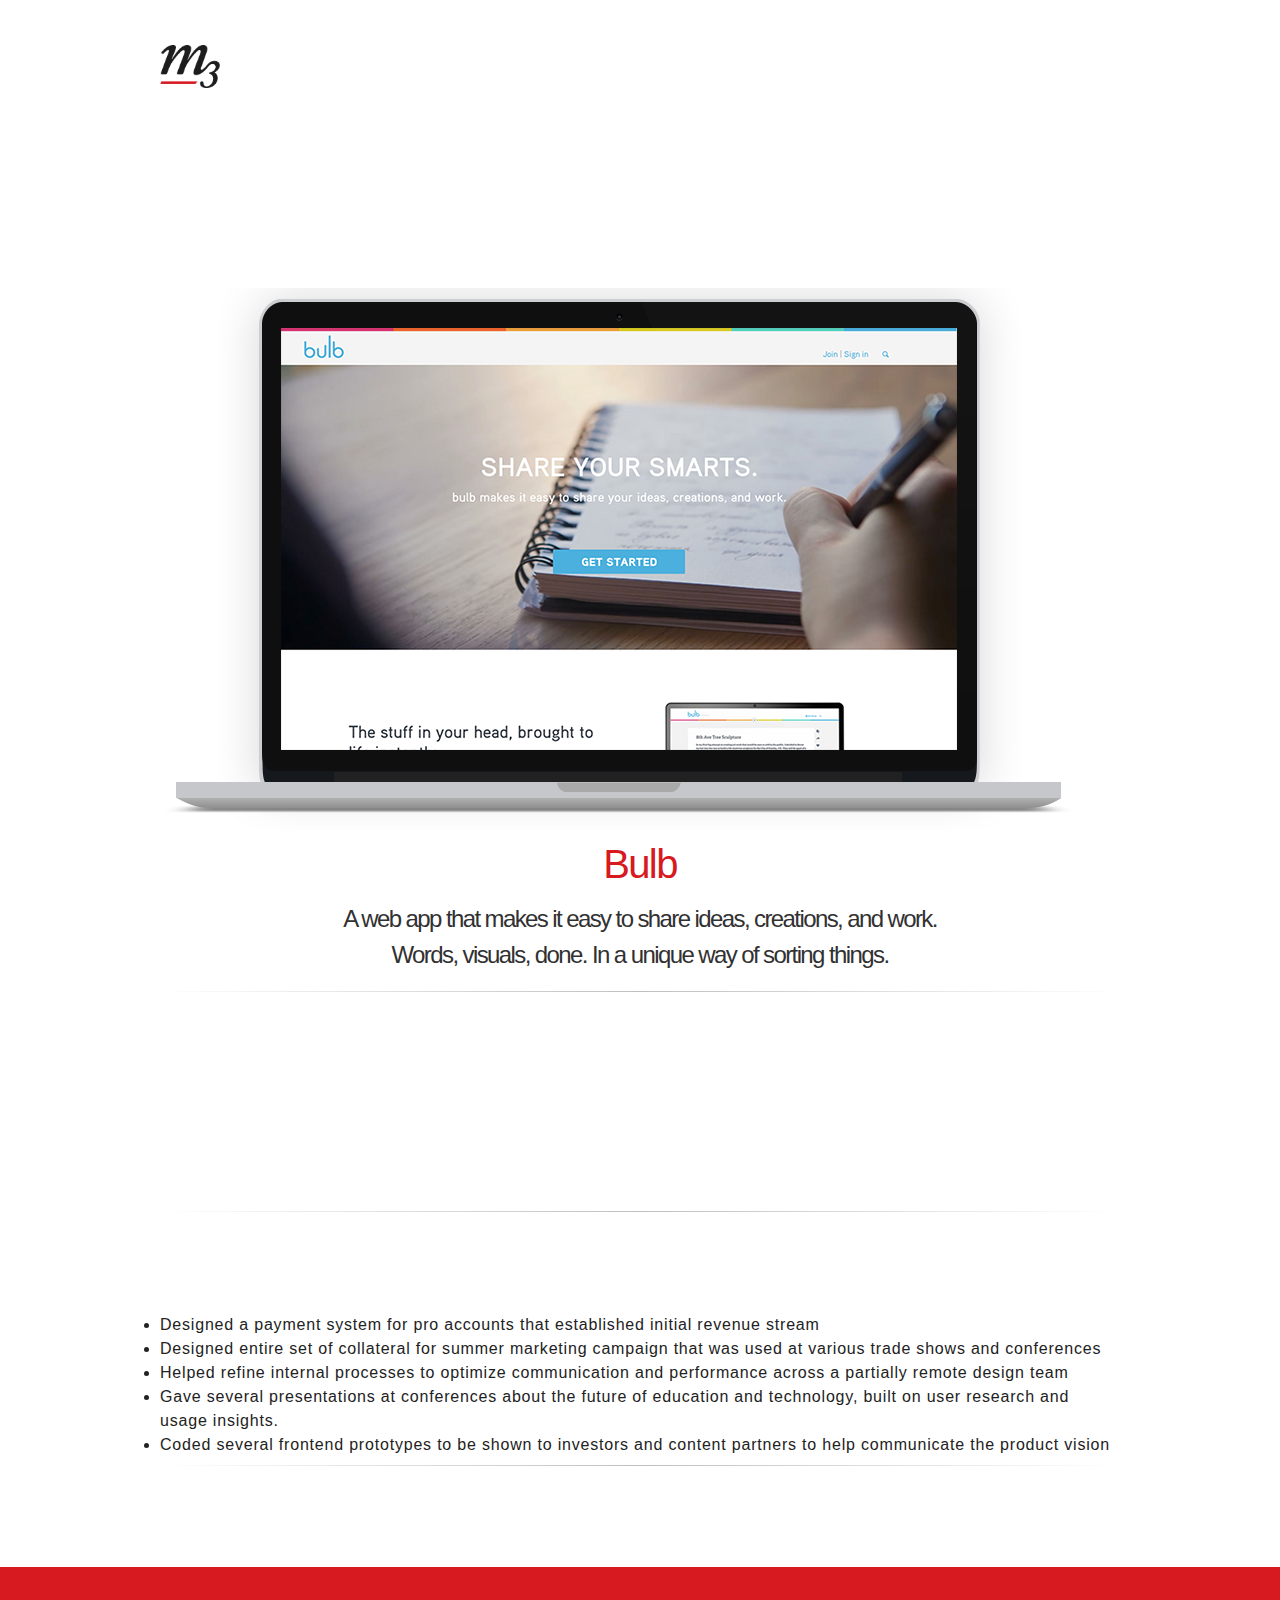
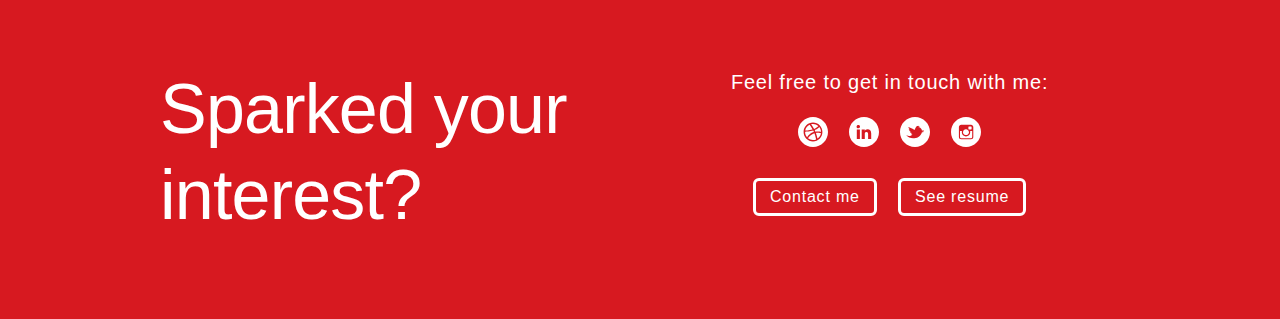
==== commit 17286b46: "Adding more content to bulb page" ====
--- a/bulb.html
+++ b/bulb.html
@@ -15,22 +15,42 @@
 	<!--	Header	-->
 	<header class="container pr-header">
 		<div class="row">
-				<img src="img/logo_blk.png" class="logo" />
+				<a href="index.html"><img src="img/logo_blk.png" class="logo" /></a>
 		</div>
 	</header>
 	
 	<!--	Main Content	-->
-	<main class="pr-content container" id="mp-content">
-		<div class="row center-wrapper">
-			<div class="center">
-				<h2 class="mp-heading">Bulb</h2>
-				<h3 class="mp-description">A web app that makes it easy to share ideas, creations, and work. Words, visuals, done. In a unique way of sorting things.</h3>
-				<h4 class="mp-role">Role: UX/UI Designer</h4>
-				<a class="button" href="#">See project</a>
+	<main class="pr-content container">
+		<div class="row">
+			<img src="img/mp_bulb.png" class="pr-hero u-max-full-width">
+			<div class="eight offset-by-two columns">
+				<div class="center-wrapper">
+					<div class="center">
+						<h2 class="pr-title">Bulb</h2>
+						<h3 class="pr-intro">A web app that makes it easy to share ideas, creations, and work. Words, visuals, done. In a unique way of sorting things.</h3>
+					</div>
+				</div>
 			</div>
-			<div class="six columns">
-				<img src="img/mp_bulb.png" class="mp-project-img">
-			</div>
+		</div>
+		<hr>
+		<div class="row pr-block">
+			<h6 class="pr-heading">Background</h6>
+			<p class="pr-copy">Bulb is an online publishing app that makes it easy for people to share their  work and which is used by several school districts and TED speakers such as Martin Villeneuve (Mars et Avril). I joined bulb in June 2013 as one of their UX/UI designers.</p>
+		</div>
+		<hr>
+		<div class="row pr-block">
+			<h6 class="pr-heading">What I did</h6>
+			<ul class="pr-copy">
+				<li>Designed a payment system for pro accounts that established initial revenue stream</li>
+				<li>Designed entire set of collateral for summer marketing campaign that was used at various trade shows and conferences</li>
+				<li>Helped refine internal processes to optimize communication and performance across a partially remote design team</li>
+				<li>Gave several presentations at conferences about the future of education and technology, built on user research and usage insights.</li>
+				<li>Coded several frontend prototypes to be shown to investors and content partners to help communicate the product vision</li>
+			</ul>
+		</div>
+		<hr>
+		<div class="row pr-block">
+			<h6 class="pr-heading">Samples</h6>
 		</div>
 	</main>
 
@@ -39,14 +59,14 @@
 		<div class="container">
 			<div class="row">
 				<div class="six columns">
-					<h5 class="mp-greeting">Sparked your interest?</h1>
+					<h5 class="pr-greeting">Sparked your interest?</h1>
 				</div>
 				<div class="six columns">
-					<p class="mp-copy">
-						Feel free to get in touch with me:
-					</p>
 					<div class="center-wrapper">
 						<div class="center">
+						<p class="mp-copy">
+							Feel free to get in touch with me:
+						</p>
 							<ul>
 								<li>
 									<svg x="0px" y="0px" viewBox="0 0 30 30" enable-background="new 0 0 30 30" xml:space="preserve">
--- a/css/scss/styles.css
+++ b/css/scss/styles.css
@@ -515,10 +515,14 @@
     list-style: none;
     margin-right: 1em;
     margin-left: 0; }
+    footer li:last-of-type {
+      margin-right: 0; }
   footer svg {
     width: 30px;
     height: 30px;
     fill: #fff; }
+    footer svg:hover, footer svg:focus {
+      fill: #323132; }
 
 /*Header */
 .headerWraper {
@@ -667,9 +671,6 @@
   .button:hover, .button:focus {
     color: #fff;
     background-color: #d71920; }
-  .button:active, .button:visited {
-    color: #d71920;
-    border-color: #d71920; }
 
 .button--prim {
   font-size: 1.25em;
@@ -679,9 +680,6 @@
   .button--prim:hover, .button--prim:focus {
     color: #000;
     background-color: #fff; }
-  .button--prim:active, .button--prim:visited {
-    color: #fff;
-    border-color: #fff; }
 
 .button--sec {
   font-size: 1em;
@@ -694,8 +692,7 @@
   .button--sec:hover, .button--sec:focus {
     color: #d71920;
     background-color: #fff; }
-  .button--sec:active, .button--sec:visited {
-    color: #fff;
-    border-color: #fff; }
+  .button--sec:visited, .button--sec:active {
+    color: #fff; }
 
 /*# sourceMappingURL=styles.css.map */
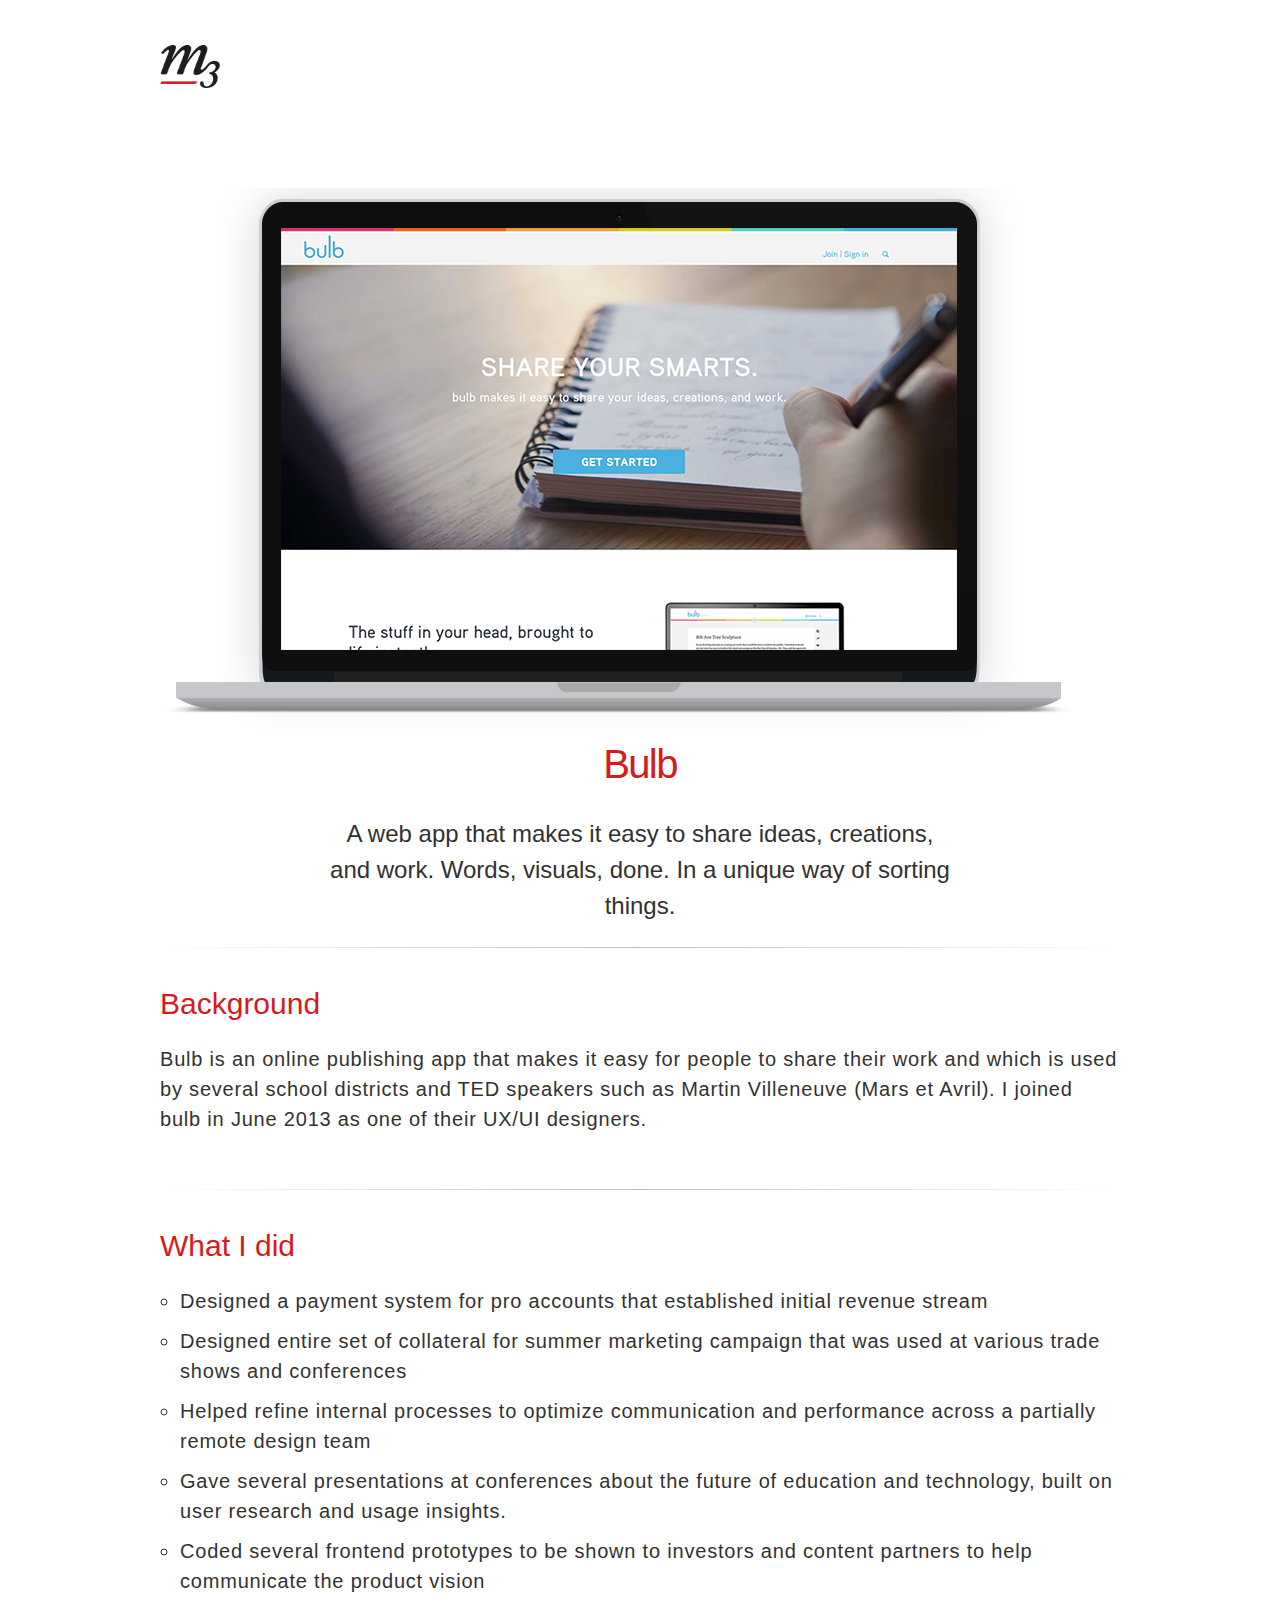
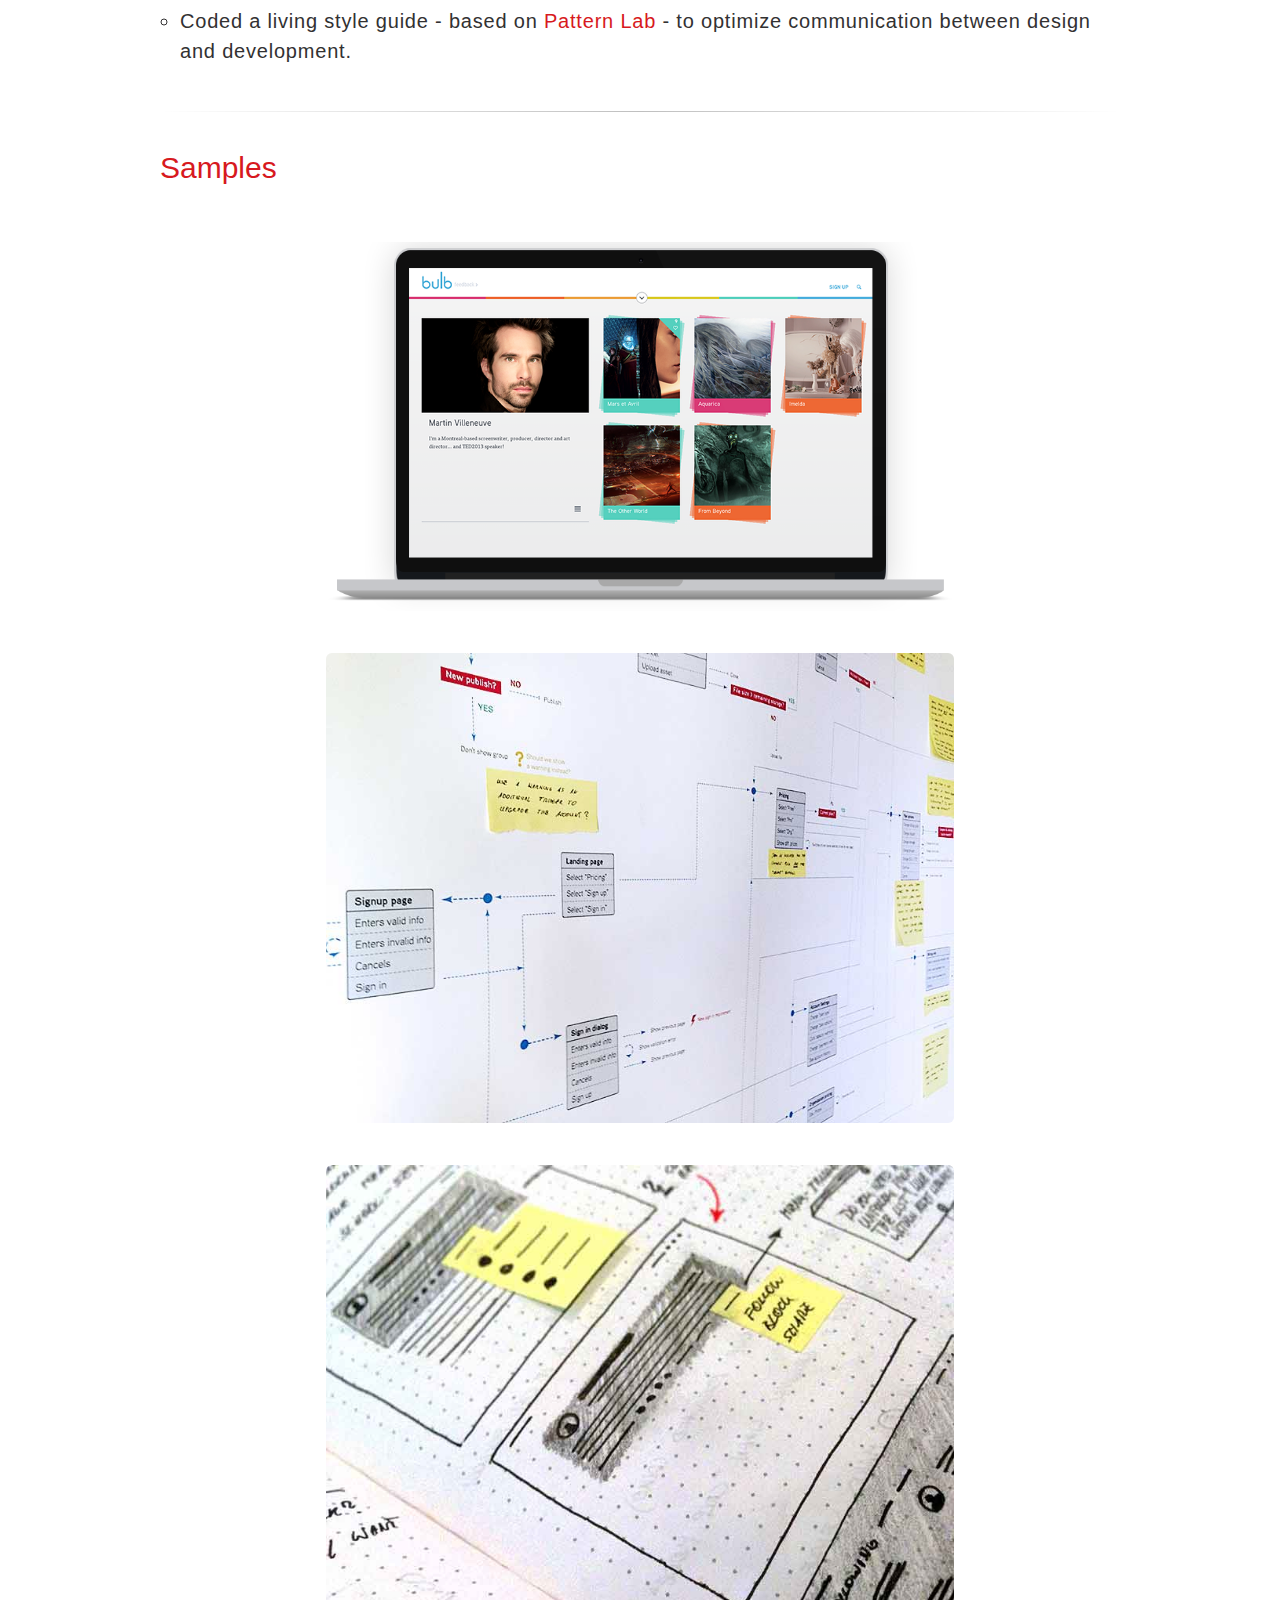
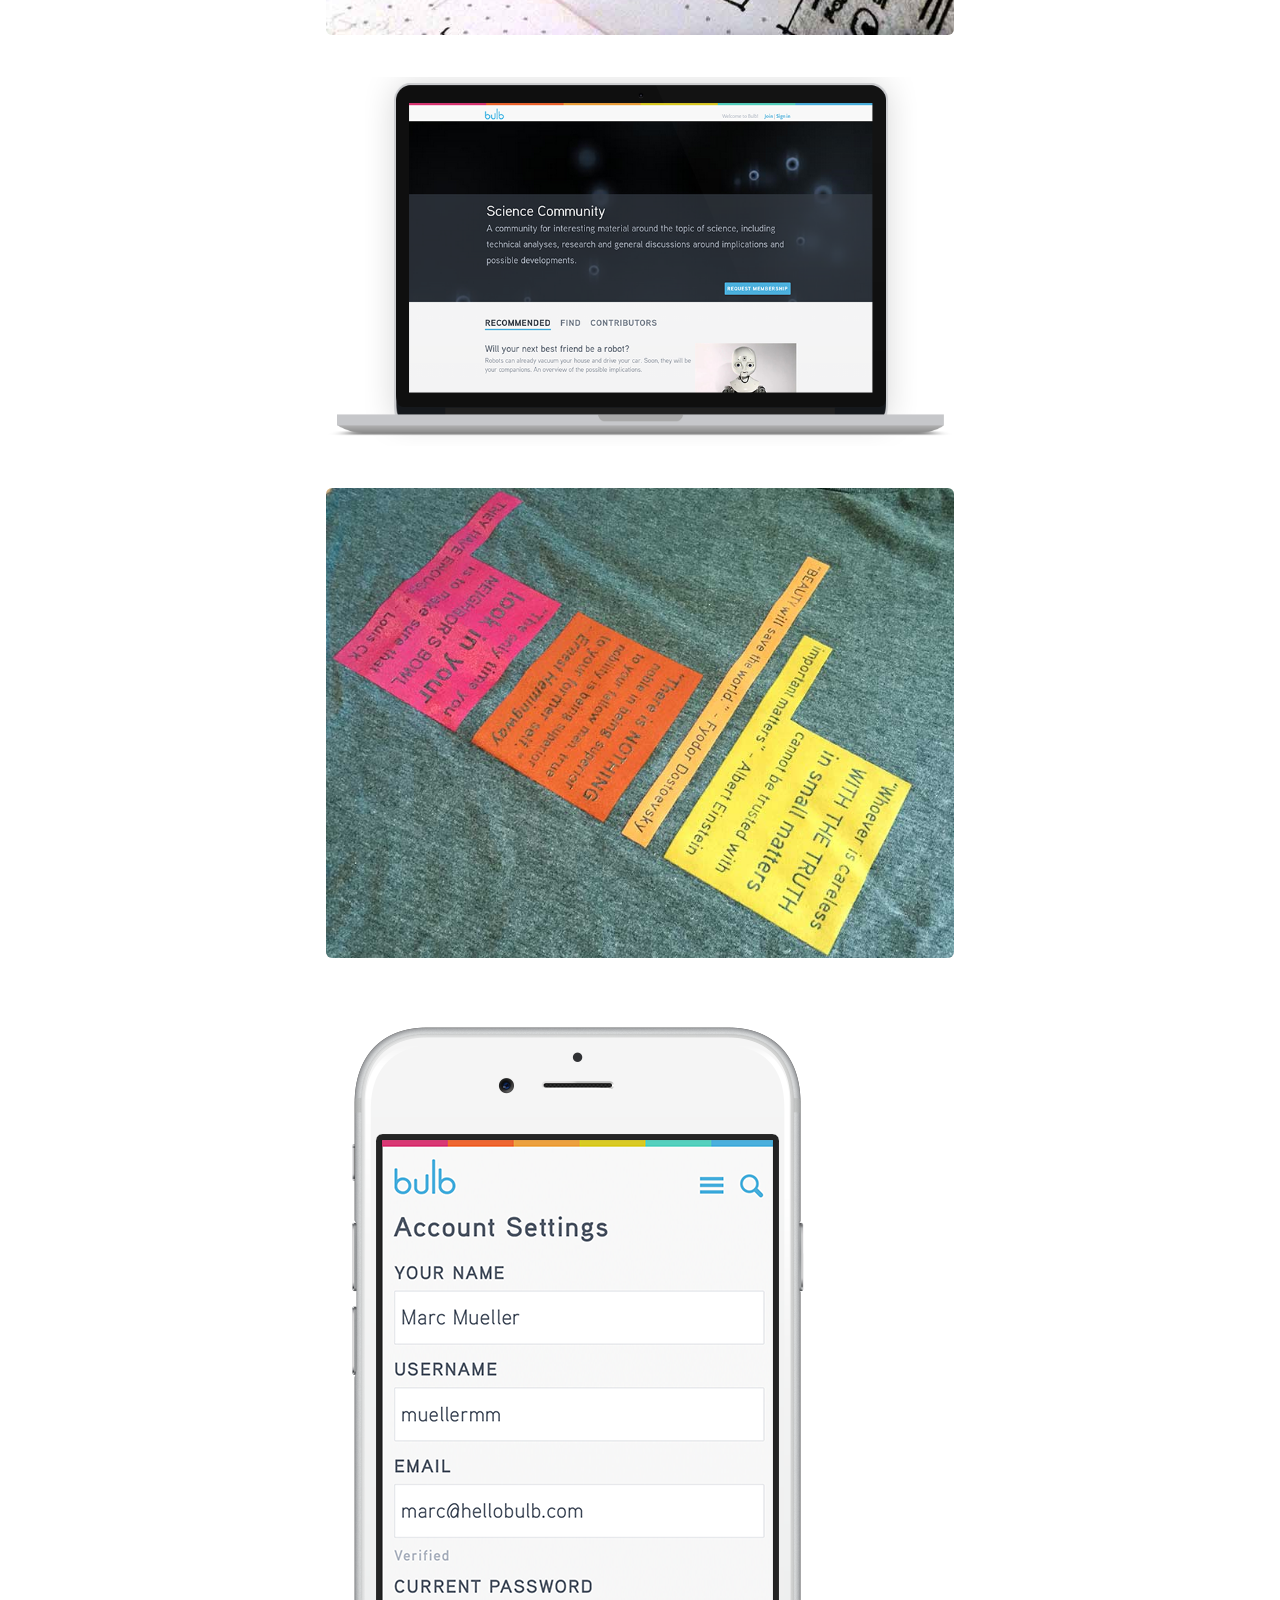
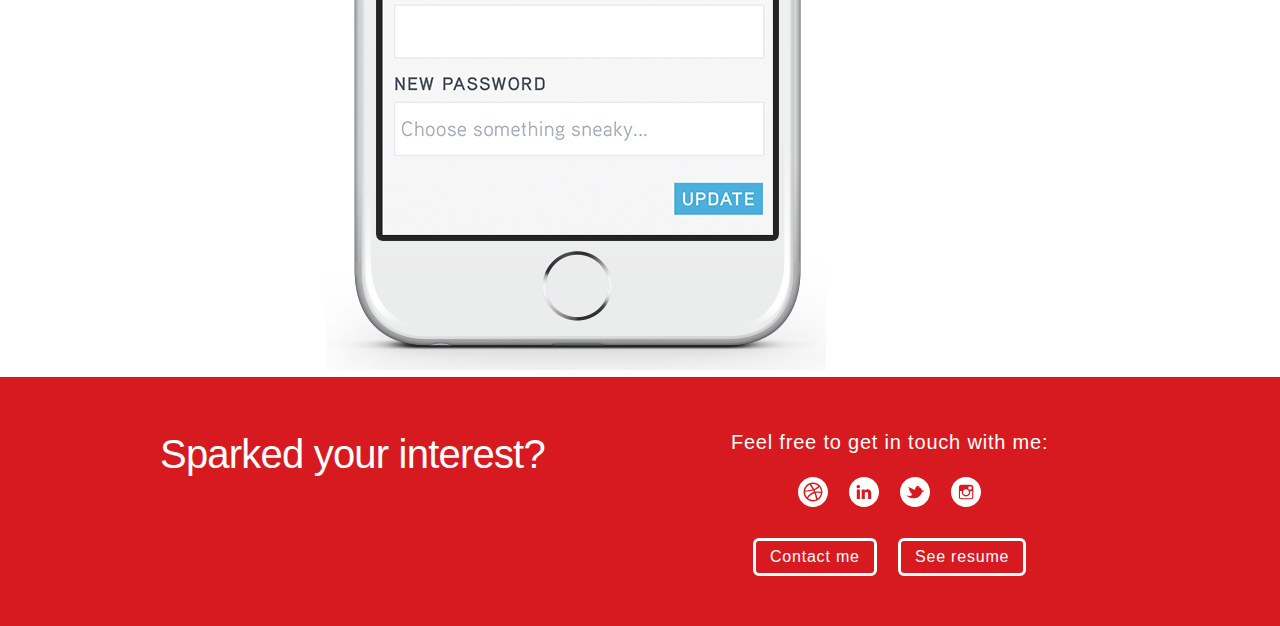
==== commit cce9ef05: "Adding images to bulb project page" ====
--- a/bulb.html
+++ b/bulb.html
@@ -46,11 +46,42 @@
 				<li>Helped refine internal processes to optimize communication and performance across a partially remote design team</li>
 				<li>Gave several presentations at conferences about the future of education and technology, built on user research and usage insights.</li>
 				<li>Coded several frontend prototypes to be shown to investors and content partners to help communicate the product vision</li>
+				<li>Coded a living style guide - based on <a href="http://patternlab.io" target="_blank">Pattern Lab</a> - to optimize communication between design and development.</li>
 			</ul>
 		</div>
 		<hr>
 		<div class="row pr-block">
 			<h6 class="pr-heading">Samples</h6>
+		</div>
+		<div class="row pr-block">
+			<div class="eight offset-by-two columns">
+				<img src="img/bulb_profile.png" class="pr-img u-max-full-width">
+			</div>
+		</div>
+		<div class="row pr-block">
+			<div class="eight offset-by-two columns">
+				<img src="img/bulb_flows.jpg" class="pr-img u-max-full-width rounded">
+			</div>
+		</div>
+		<div class="row pr-block">
+			<div class="eight offset-by-two columns">
+				<img src="img/bulb_wires.jpg" class="pr-img u-max-full-width rounded">
+			</div>
+		</div>
+		<div class="row pr-block">
+			<div class="eight offset-by-two columns">
+				<img src="img/bulb_proto.png" class="pr-img u-max-full-width">
+			</div>
+		</div>
+		<div class="row pr-block">
+			<div class="eight offset-by-two columns">
+				<img src="img/bulb_shirt.jpg" class="pr-img u-max-full-width rounded">
+			</div>
+		</div>
+		<div class="row pr-block">
+			<div class="eight offset-by-two columns">
+				<img src="img/bulb_mobile.png" class="pr-img u-max-full-width">
+			</div>
 		</div>
 	</main>
 
--- a/css/scss/styles.css
+++ b/css/scss/styles.css
@@ -33,21 +33,22 @@
   color: #fff;
   margin-bottom: 100px; }
 
-h2, .mp-heading {
+h2, .mp-heading, .pr-title {
   font-family: "franklin-gothic-urw", sans-serif;
   font-size: 2.5em;
   line-height: 1.35;
   font-weight: 500;
   color: #d71920;
-  margin-bottom: 10px; }
-
-h3, .mp-description {
+  margin-bottom: 0.625em; }
+
+h3, .mp-description, .pr-intro {
   font-family: "franklin-gothic-urw", sans-serif;
   font-size: 1.5em;
   line-height: 1.5;
   font-weight: 300;
   color: #323132;
-  margin-bottom: 10px; }
+  margin-bottom: 0.625em;
+  letter-spacing: normal; }
 
 h4, .mp-role {
   font-family: "franklin-gothic-urw", sans-serif;
@@ -65,12 +66,13 @@
   margin: 0;
   color: #fff; }
 
-h6 {
-  font-family: "franklin-gothic-urw", sans-serif;
-  font-size: 1.125em;
-  line-height: 1.33333;
+h6, .pr-heading {
+  font-family: "franklin-gothic-urw", sans-serif;
+  font-size: 1.875em;
+  line-height: 1.4;
   font-weight: 500;
-  color: #fff; }
+  color: #d71920;
+  margin-bottom: 0.625em; }
 
 p, .mp-copy {
   font-family: "franklin-gothic-urw", sans-serif;
@@ -459,6 +461,8 @@
   background-position: top right;
   padding-top: 45px;
   padding-bottom: 100px; }
+  .mp-header .logo {
+    margin-bottom: 100px; }
 
 .mp-content {
   padding-top: 100px;
@@ -473,15 +477,43 @@
   .mp-project:last-of-type {
     margin-bottom: 0px; }
 
-hr {
-  border: 0;
-  height: 1px;
-  margin-bottom: 35px;
-  background-image: linear-gradient(to right, transparent, rgba(0, 0, 0, 0.25), transparent); }
+.mp-footer {
+  padding-top: 100px;
+  padding-bottom: 80px; }
 
 .pr-header {
   padding-top: 45px;
   padding-bottom: 100px; }
+
+.pr-copy {
+  font-family: "franklin-gothic-urw", sans-serif;
+  font-size: 1.25em;
+  line-height: 1.5;
+  font-weight: 300;
+  color: #323132; }
+
+.pr-block {
+  margin-bottom: 35px; }
+  .pr-block:last-of-type {
+    margin-bottom: 0px; }
+  .pr-block ul {
+    display: block;
+    margin: 0; }
+  .pr-block li {
+    list-style: circle;
+    margin: 0 0 .5em 1em; }
+
+.pr-greeting {
+  font-family: "franklin-gothic-urw", sans-serif;
+  font-size: 2.5em;
+  line-height: 1.35;
+  font-weight: 500;
+  color: #fff;
+  margin-bottom: 0.625em; }
+
+.pr-footer {
+  padding-top: 50px;
+  padding-bottom: 50px; }
 
 .center-wrapper {
   display: table;
@@ -498,15 +530,12 @@
   border-radius: 6px; }
 
 .logo {
-  margin-bottom: 100px;
   width: 60px;
   height: 43px;
   display: block; }
 
 footer {
-  background: #d71920;
-  padding-top: 100px;
-  padding-bottom: 80px; }
+  background: #d71920; }
   footer ul {
     display: block;
     margin: 0 0 1.5em 0; }
@@ -523,6 +552,12 @@
     fill: #fff; }
     footer svg:hover, footer svg:focus {
       fill: #323132; }
+
+hr {
+  border: 0;
+  height: 1px;
+  margin-bottom: 35px;
+  background-image: linear-gradient(to right, transparent, rgba(0, 0, 0, 0.25), transparent); }
 
 /*Header */
 .headerWraper {
@@ -671,6 +706,8 @@
   .button:hover, .button:focus {
     color: #fff;
     background-color: #d71920; }
+  .button:visited, .button:active {
+    color: #d71920; }
 
 .button--prim {
   font-size: 1.25em;
@@ -680,6 +717,8 @@
   .button--prim:hover, .button--prim:focus {
     color: #000;
     background-color: #fff; }
+  .button--prim:visited, .button--prim:active {
+    color: #fff; }
 
 .button--sec {
   font-size: 1em;
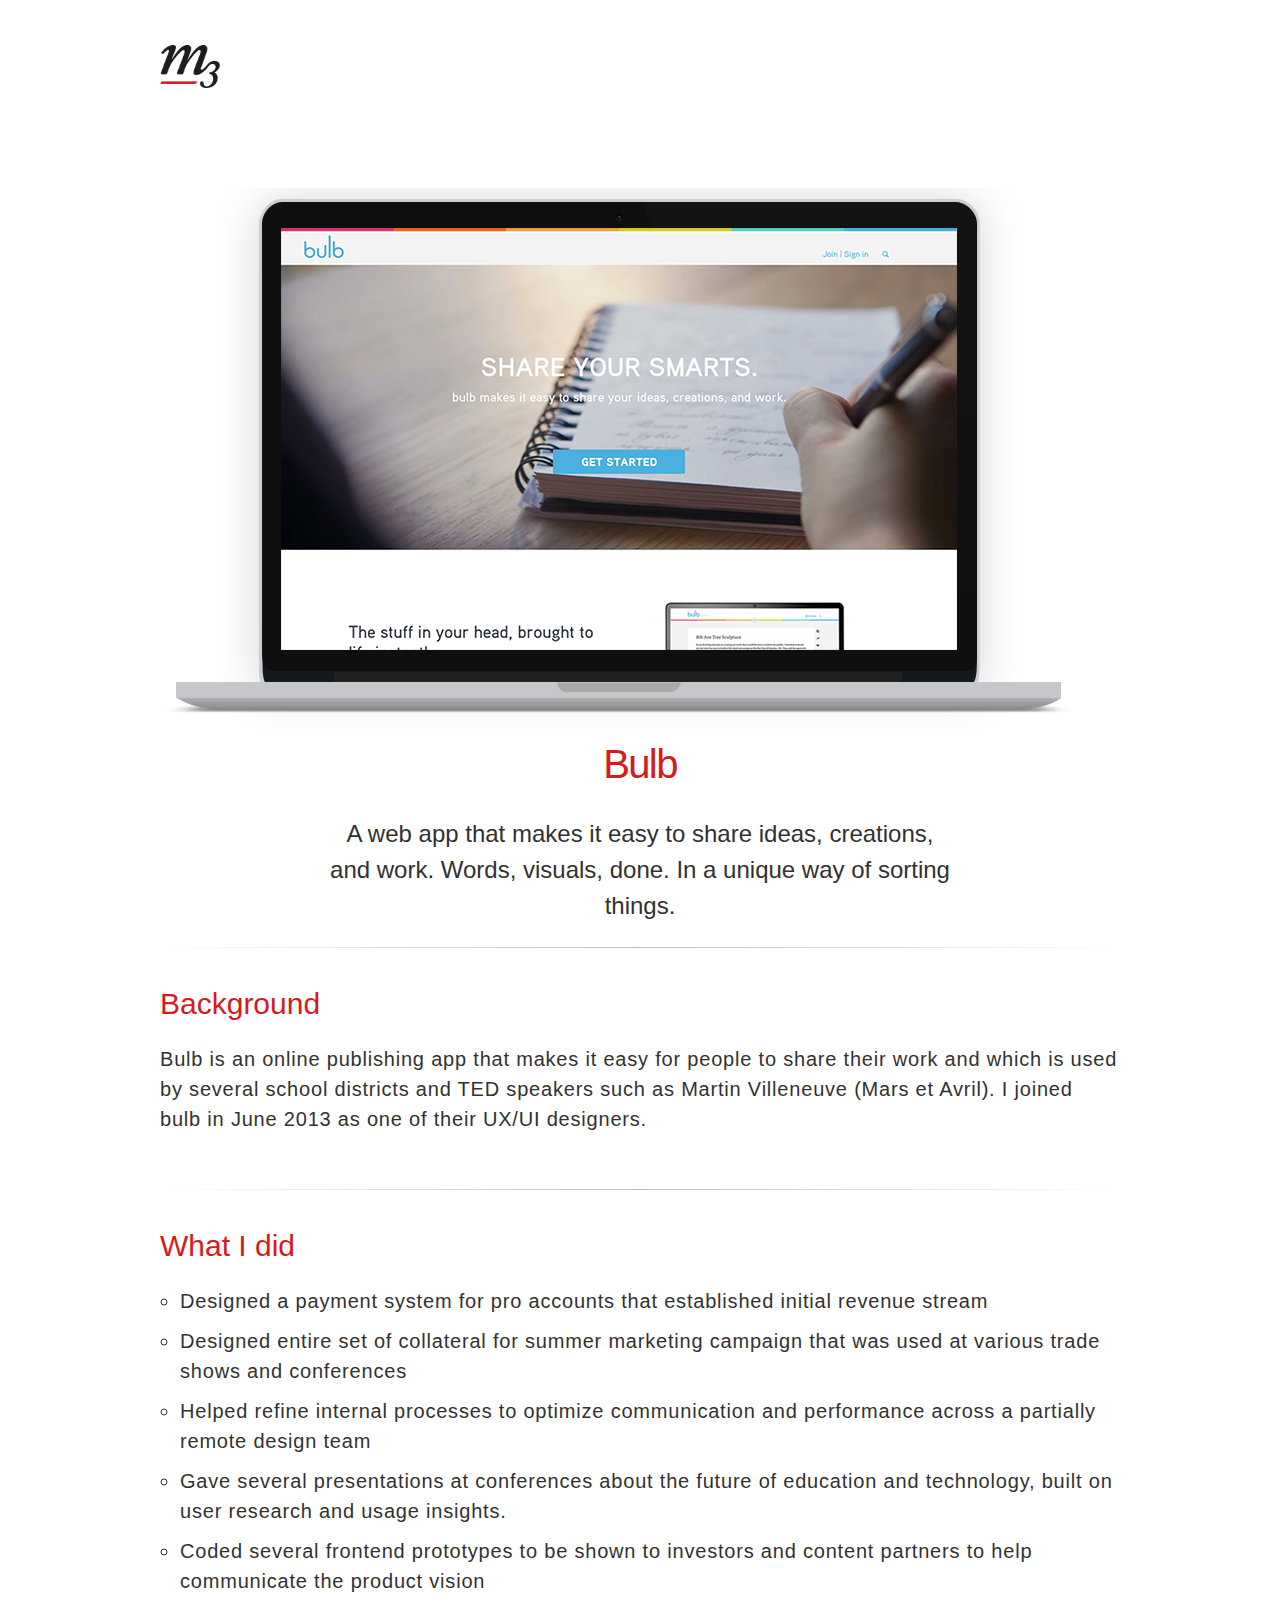
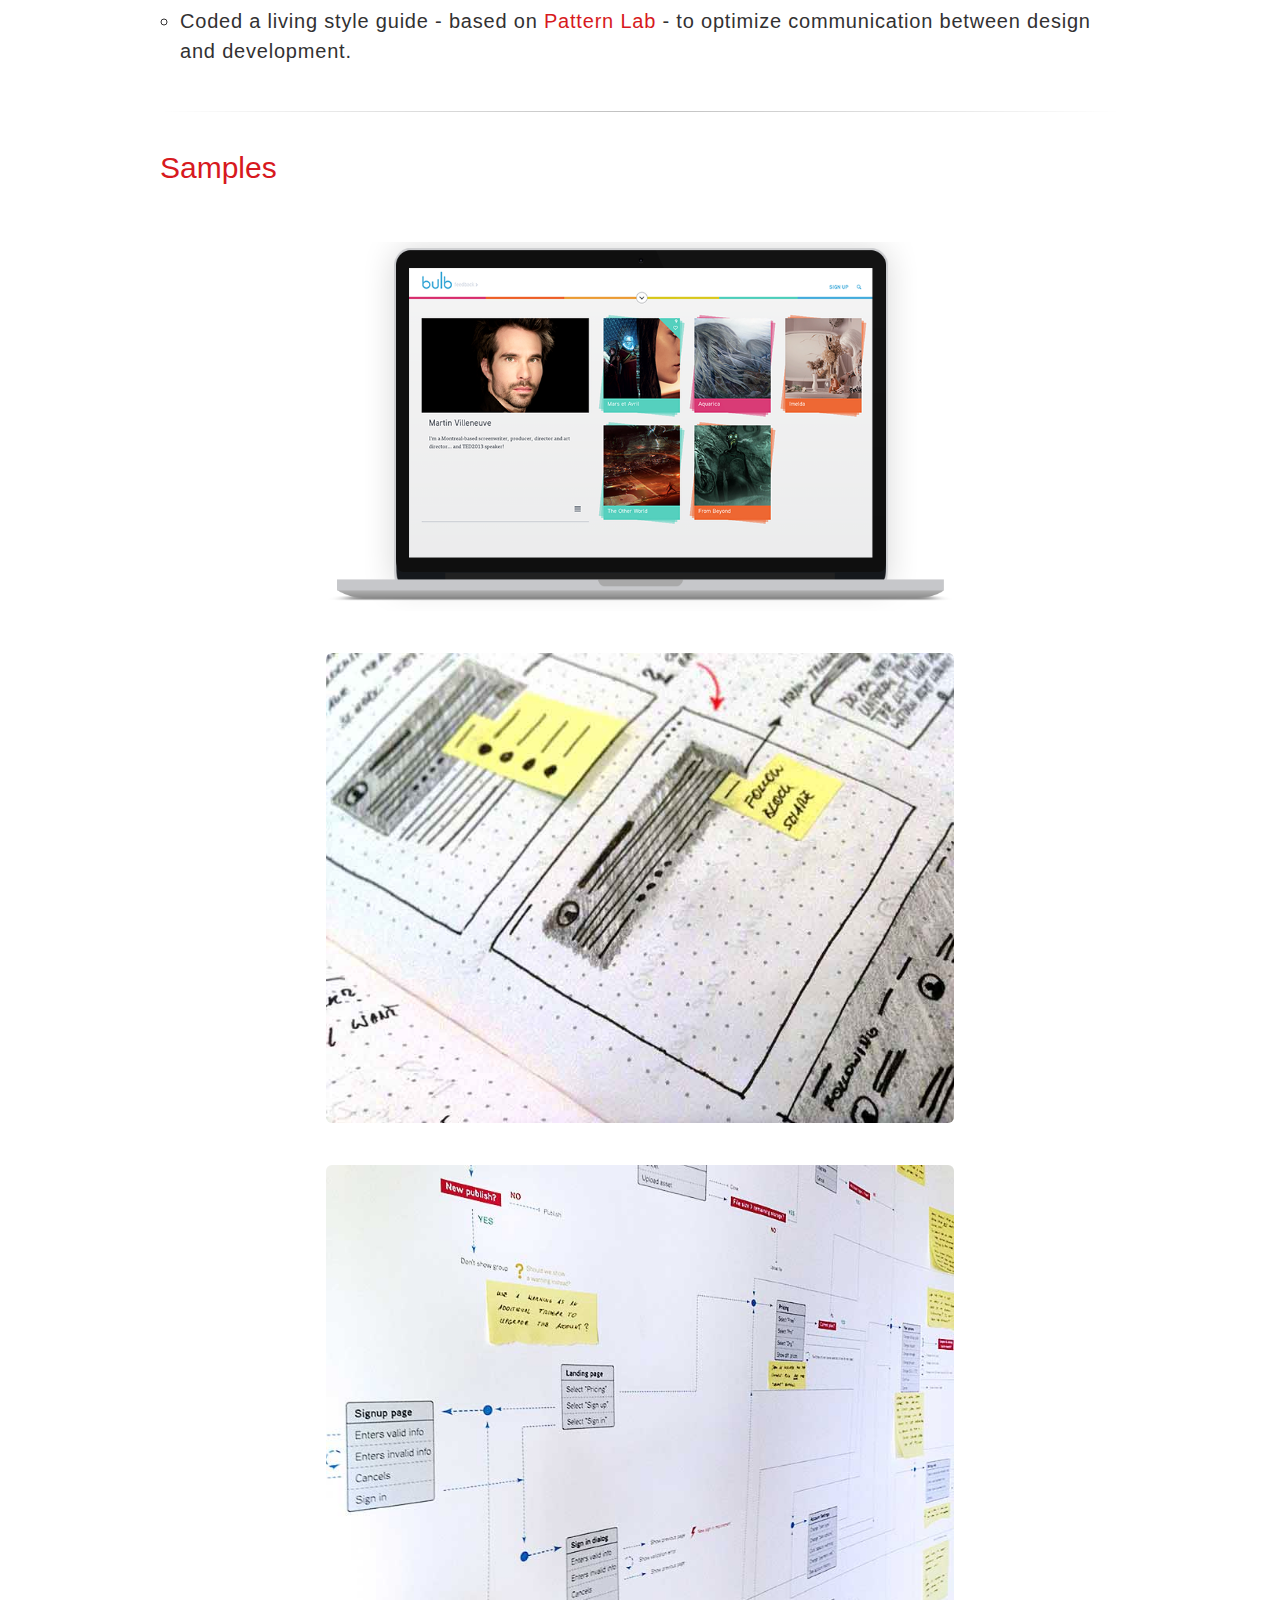
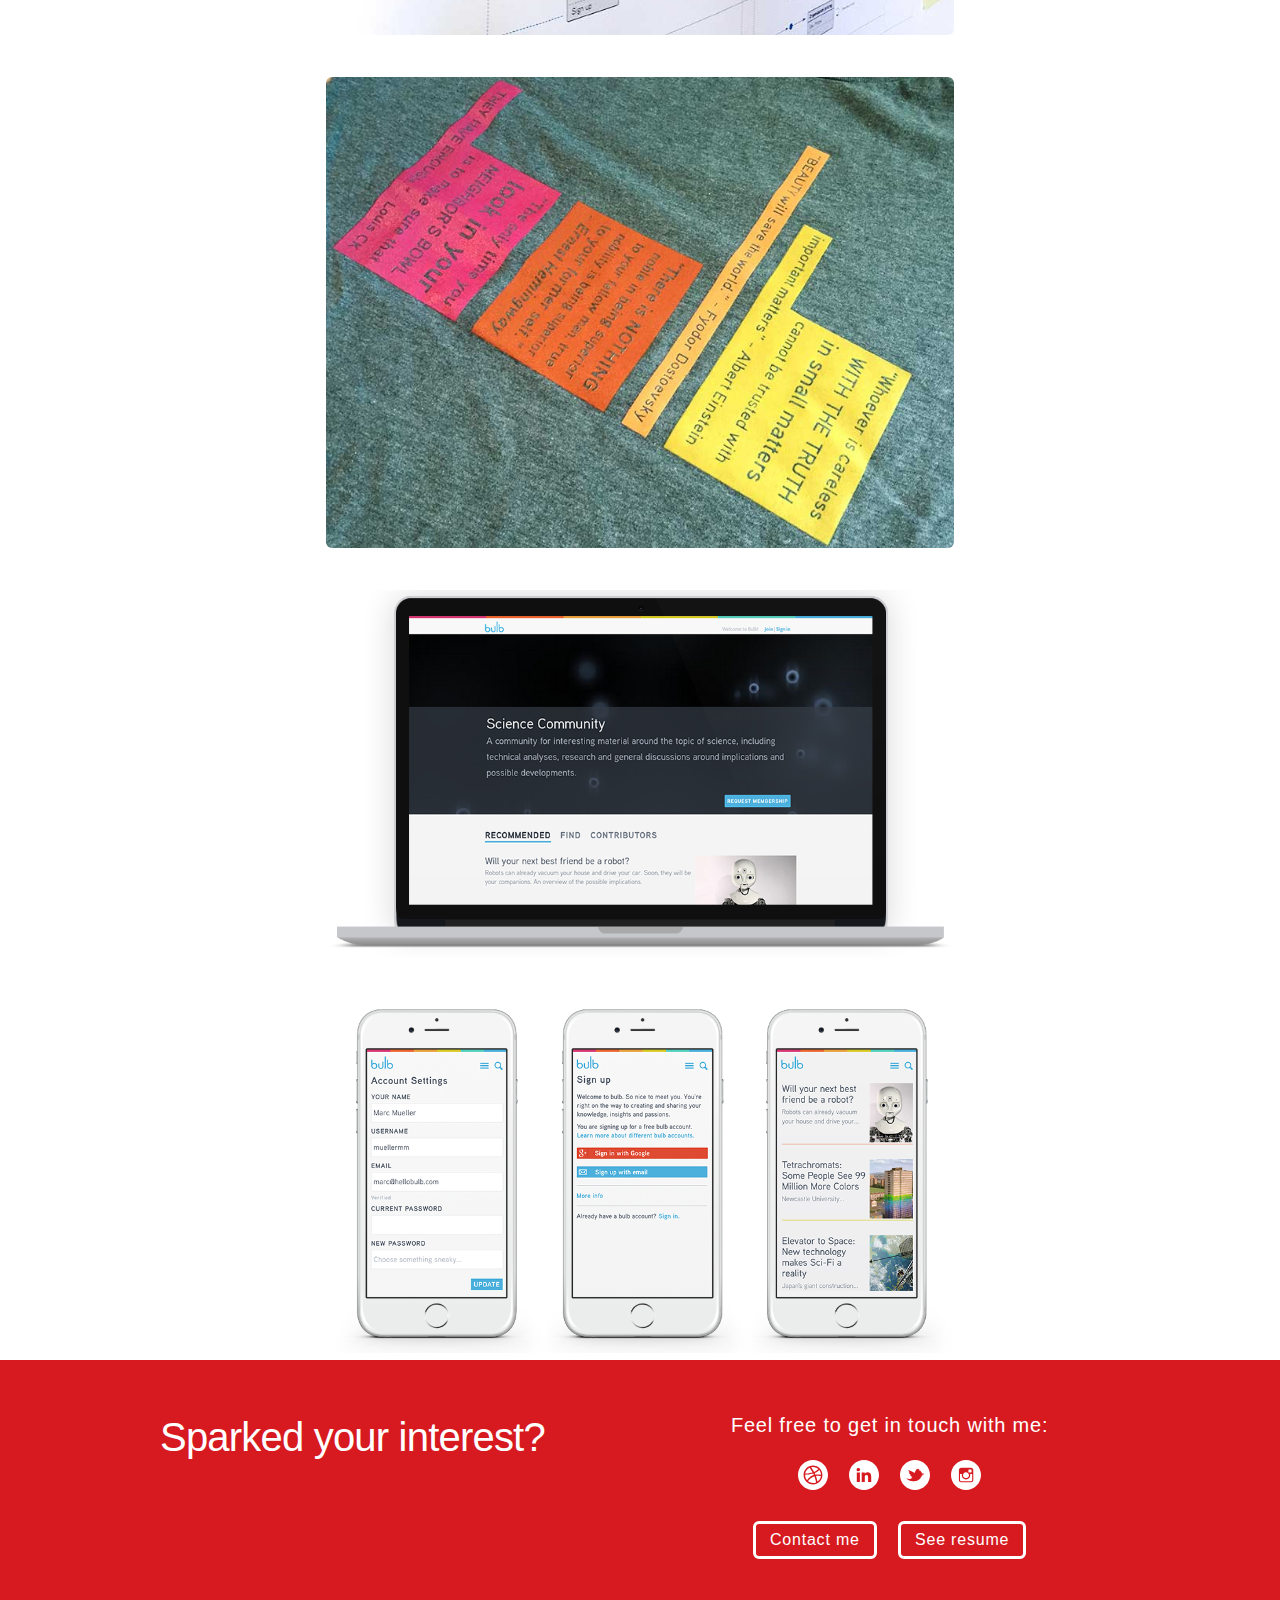
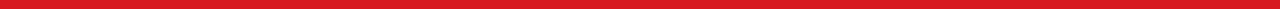
==== commit e726b779: "Finishing basic content structure for bulb project page" ====
--- a/bulb.html
+++ b/bulb.html
@@ -60,22 +60,22 @@
 		</div>
 		<div class="row pr-block">
 			<div class="eight offset-by-two columns">
+				<img src="img/bulb_wires.jpg" class="pr-img u-max-full-width rounded">
+			</div>
+		</div>
+		<div class="row pr-block">
+			<div class="eight offset-by-two columns">
 				<img src="img/bulb_flows.jpg" class="pr-img u-max-full-width rounded">
 			</div>
 		</div>
 		<div class="row pr-block">
 			<div class="eight offset-by-two columns">
-				<img src="img/bulb_wires.jpg" class="pr-img u-max-full-width rounded">
+				<img src="img/bulb_shirt.jpg" class="pr-img u-max-full-width rounded">
 			</div>
 		</div>
 		<div class="row pr-block">
 			<div class="eight offset-by-two columns">
 				<img src="img/bulb_proto.png" class="pr-img u-max-full-width">
-			</div>
-		</div>
-		<div class="row pr-block">
-			<div class="eight offset-by-two columns">
-				<img src="img/bulb_shirt.jpg" class="pr-img u-max-full-width rounded">
 			</div>
 		</div>
 		<div class="row pr-block">
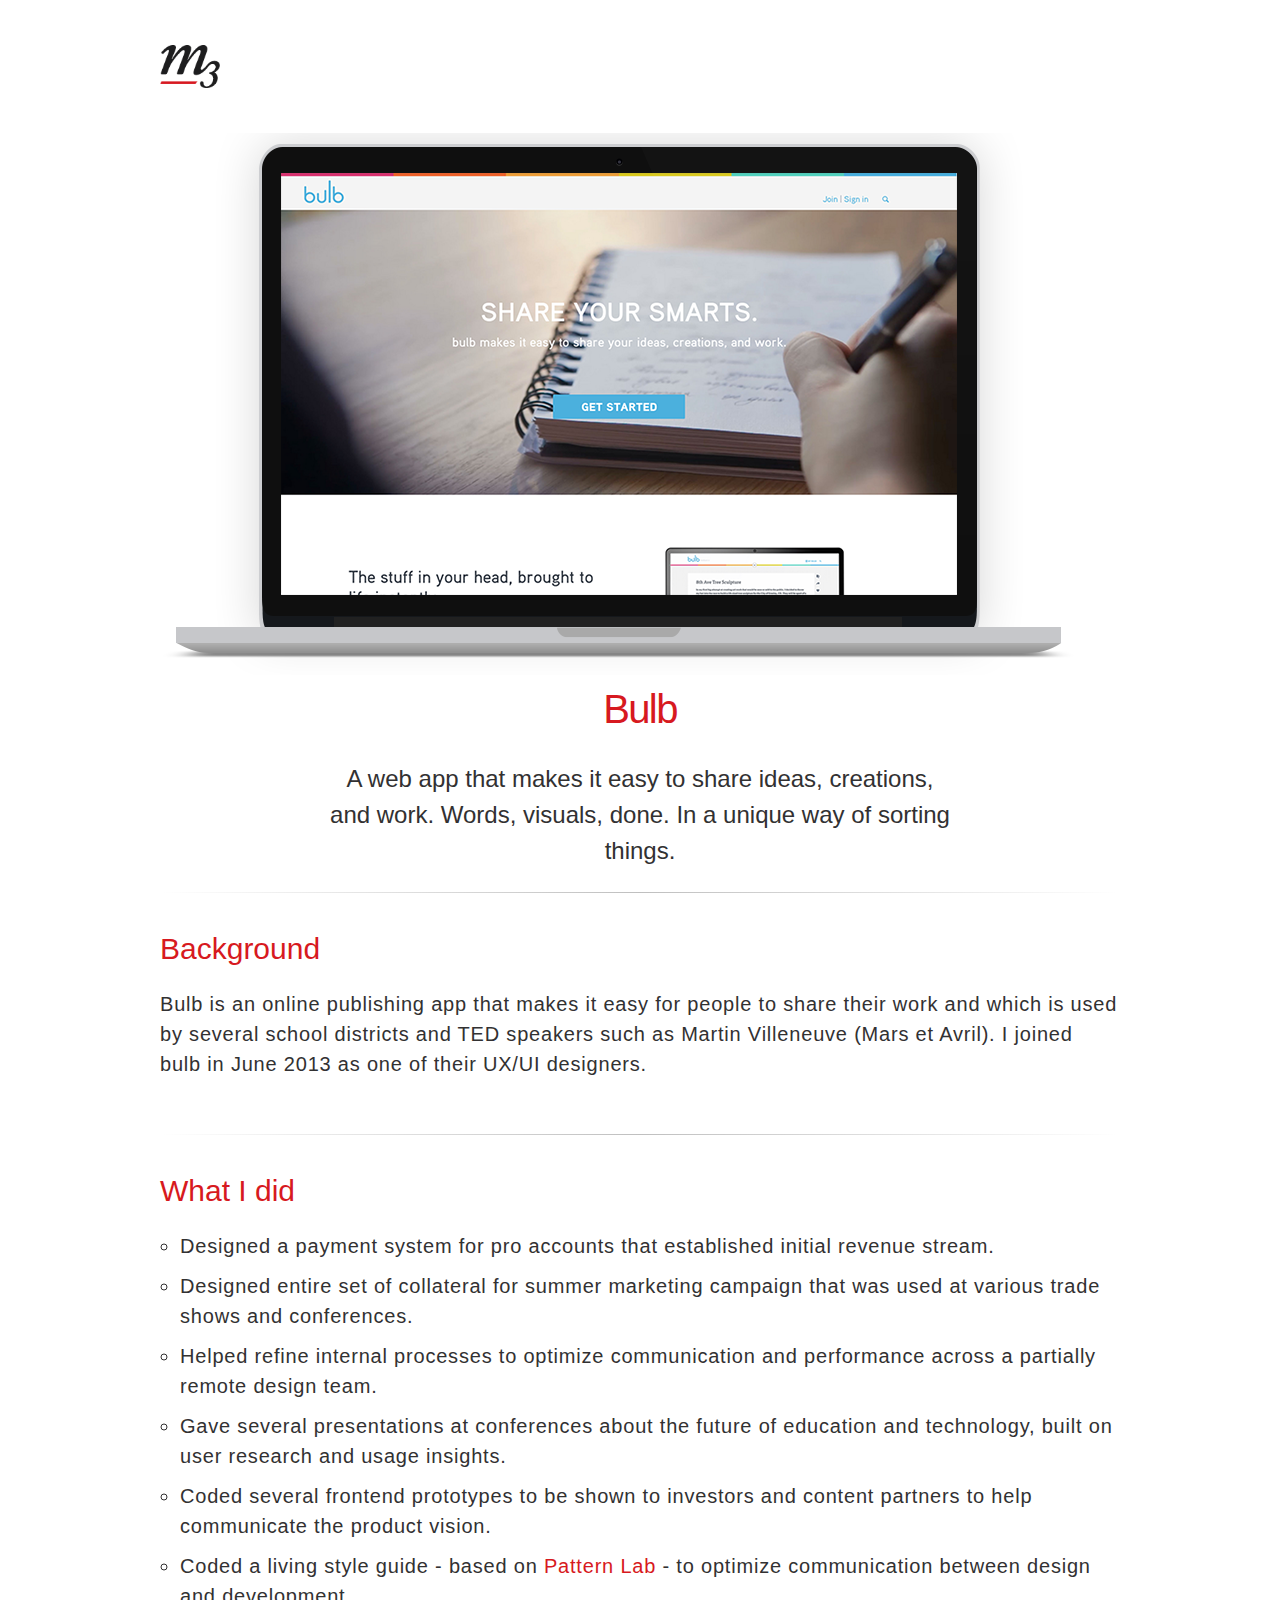
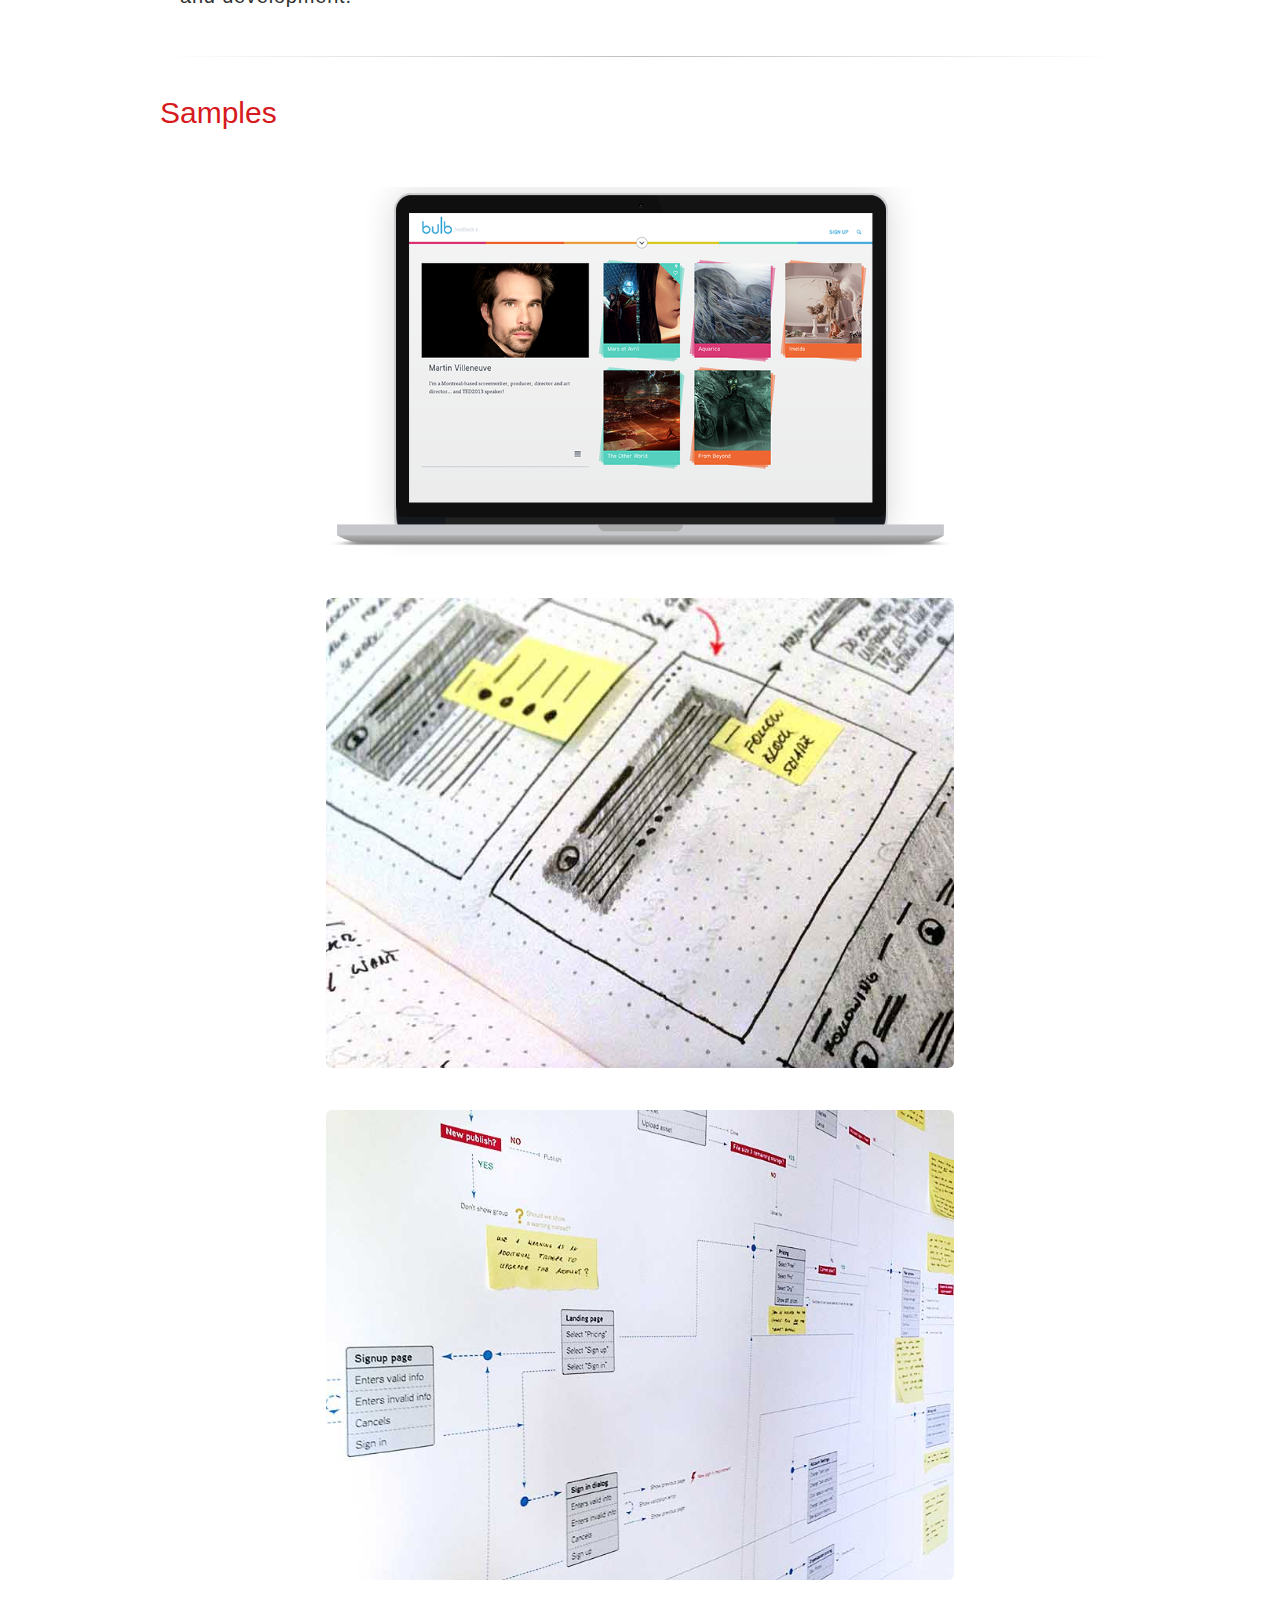
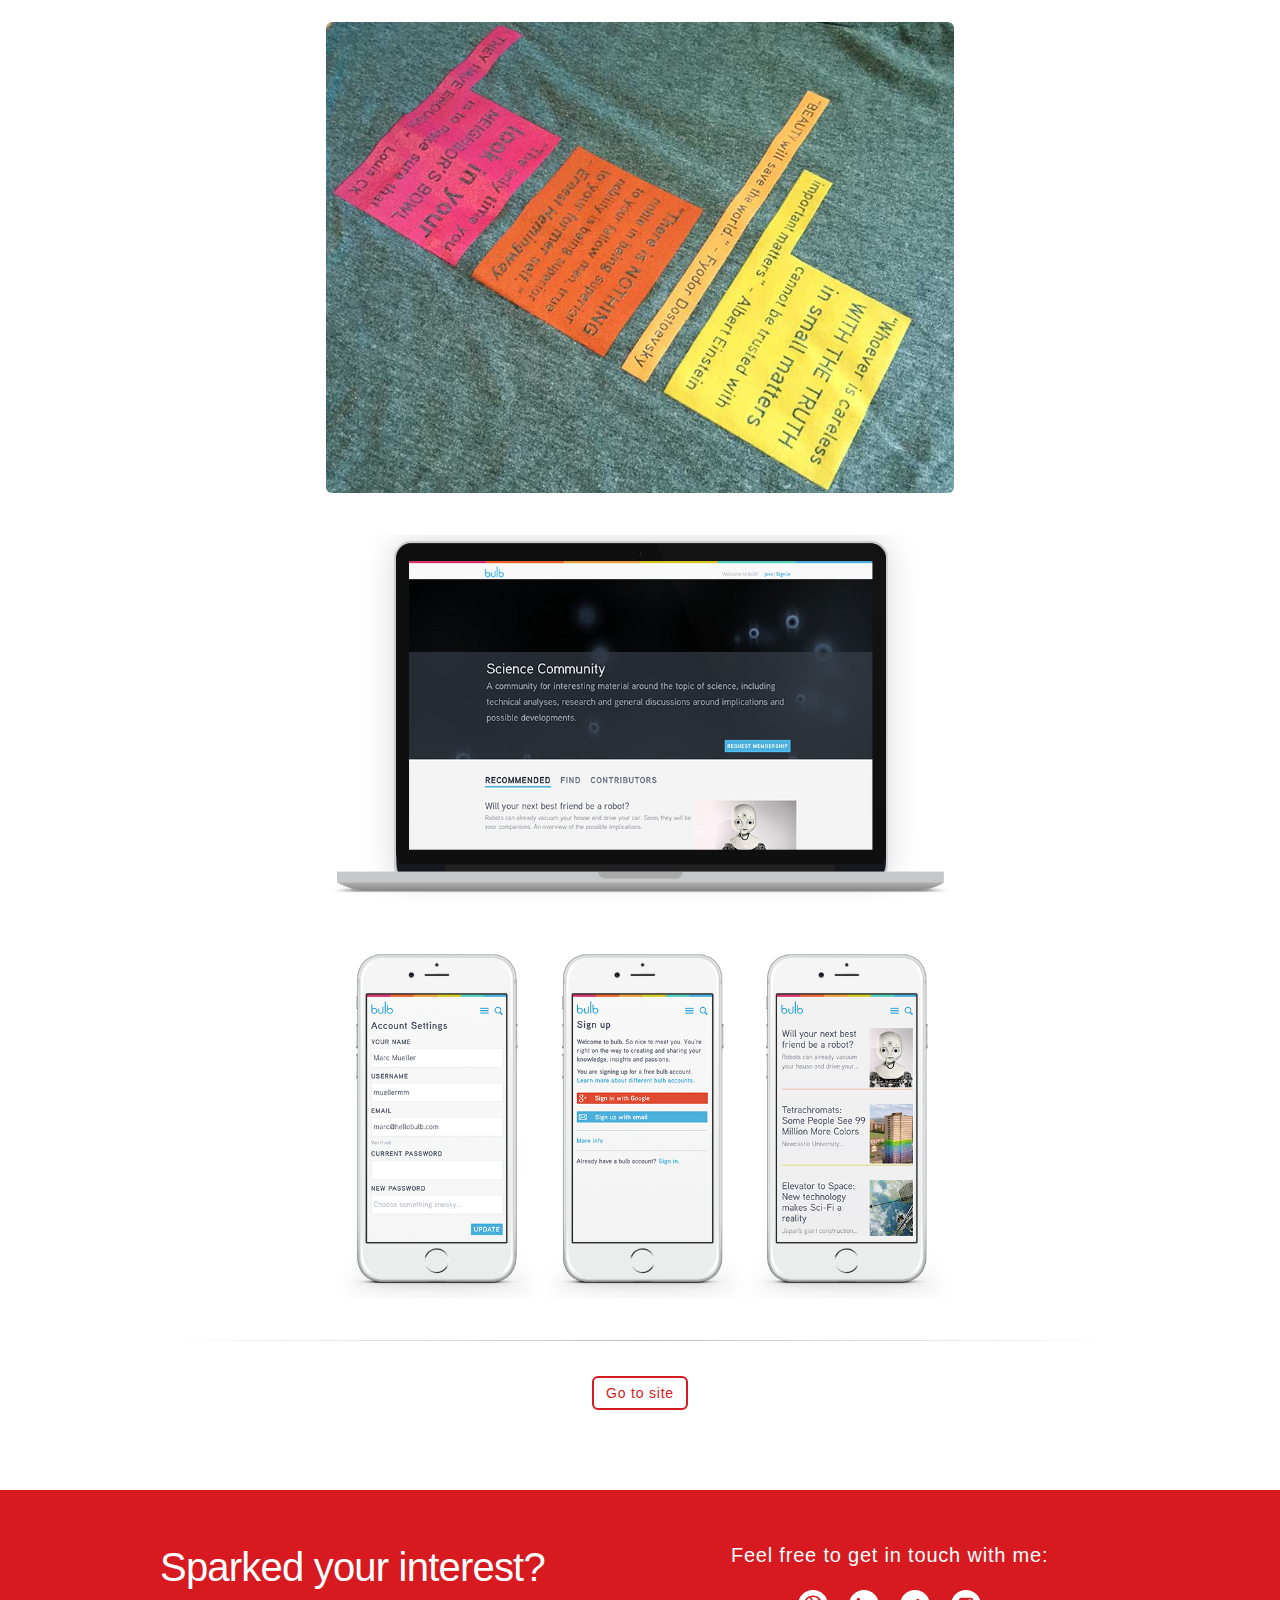
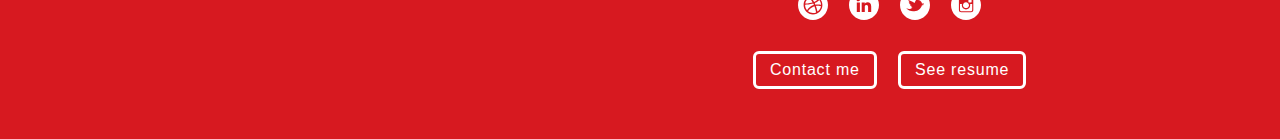
==== commit f679fdc1: "Finished sang website, corrected working footer across all project pages" ====
--- a/bulb.html
+++ b/bulb.html
@@ -41,11 +41,11 @@
 		<div class="row pr-block">
 			<h6 class="pr-heading">What I did</h6>
 			<ul class="pr-copy">
-				<li>Designed a payment system for pro accounts that established initial revenue stream</li>
-				<li>Designed entire set of collateral for summer marketing campaign that was used at various trade shows and conferences</li>
-				<li>Helped refine internal processes to optimize communication and performance across a partially remote design team</li>
+				<li>Designed a payment system for pro accounts that established initial revenue stream.</li>
+				<li>Designed entire set of collateral for summer marketing campaign that was used at various trade shows and conferences.</li>
+				<li>Helped refine internal processes to optimize communication and performance across a partially remote design team.</li>
 				<li>Gave several presentations at conferences about the future of education and technology, built on user research and usage insights.</li>
-				<li>Coded several frontend prototypes to be shown to investors and content partners to help communicate the product vision</li>
+				<li>Coded several frontend prototypes to be shown to investors and content partners to help communicate the product vision.</li>
 				<li>Coded a living style guide - based on <a href="http://patternlab.io" target="_blank">Pattern Lab</a> - to optimize communication between design and development.</li>
 			</ul>
 		</div>
@@ -83,6 +83,14 @@
 				<img src="img/bulb_mobile.png" class="pr-img u-max-full-width">
 			</div>
 		</div>
+		<hr>
+		<div class="row">
+			<div class="center-wrapper">
+				<div class="center">
+					<a href="https://www.bulbapp.com" target="_blank" class="button large">Go to site</a>
+				</div>
+			</div>
+		</div>
 	</main>
 
 	<!--	Footer	-->
@@ -95,66 +103,74 @@
 				<div class="six columns">
 					<div class="center-wrapper">
 						<div class="center">
-						<p class="mp-copy">
-							Feel free to get in touch with me:
-						</p>
+							<p class="mp-copy">
+								Feel free to get in touch with me:
+							</p>
 							<ul>
-								<li>
-									<svg x="0px" y="0px" viewBox="0 0 30 30" enable-background="new 0 0 30 30" xml:space="preserve">
-										<g>
-											<path fill="#FFFFFF" d="M15.6,15.1c0.1,0,0.2-0.1,0.3-0.1c-0.2-0.5-0.4-0.9-0.6-1.4c-4,1.2-7.9,1.1-8.2,1.1c0,0.1,0,0.2,0,0.2
-												c0,2.1,0.8,3.9,2.1,5.4C9.2,20.1,11.4,16.4,15.6,15.1z"/>
-											<path fill="#FFFFFF" d="M16.4,16.3c-4.5,1.6-6.1,4.7-6.3,5c1.4,1.1,3.1,1.7,4.9,1.7c1.1,0,2.2-0.2,3.1-0.6
-												C18,21.7,17.5,19.2,16.4,16.3C16.4,16.3,16.4,16.3,16.4,16.3z"/>
-											<path fill="#FFFFFF" d="M20.3,9C18.9,7.8,17,7,15,7c-0.6,0-1.3,0.1-1.9,0.2c0.2,0.3,1.7,2.3,3,4.7C19,10.8,20.2,9.2,20.3,9z"/>
-											<path fill="#FFFFFF" d="M14.6,12.4c-1.3-2.4-2.8-4.3-3-4.6c-2.2,1.1-3.9,3.1-4.4,5.6C7.5,13.4,10.8,13.4,14.6,12.4z"/>
-											<path fill="#FFFFFF" d="M16.7,13.1c0.2,0.4,0.4,0.8,0.5,1.2c0.1,0.1,0.1,0.3,0.2,0.4c2.7-0.3,5.3,0.2,5.6,0.3c0-1.9-0.7-3.6-1.8-5
-												C21,10.2,19.7,11.9,16.7,13.1z"/>
-											<path fill="#FFFFFF" d="M17.9,15.9c1,2.9,1.5,5.2,1.6,5.7c1.8-1.2,3.1-3.1,3.4-5.4C22.6,16.2,20.4,15.5,17.9,15.9z"/>
-											<path fill="#FFFFFF" d="M15,0C6.7,0,0,6.7,0,15s6.7,15,15,15c8.3,0,15-6.7,15-15S23.3,0,15,0z M15,24.4c-5.2,0-9.4-4.2-9.4-9.4
-												S9.8,5.6,15,5.6c5.2,0,9.4,4.2,9.4,9.4S20.2,24.4,15,24.4z"/>
-										</g>
-									</svg>
+								<li> <!-- Dribbble -->
+									<a href="https://dribbble.com/muellermm" target="_blank">
+										<svg x="0px" y="0px" viewBox="0 0 30 30" enable-background="new 0 0 30 30" xml:space="preserve">
+											<g>
+												<path fill="#FFFFFF" d="M15.6,15.1c0.1,0,0.2-0.1,0.3-0.1c-0.2-0.5-0.4-0.9-0.6-1.4c-4,1.2-7.9,1.1-8.2,1.1c0,0.1,0,0.2,0,0.2
+													c0,2.1,0.8,3.9,2.1,5.4C9.2,20.1,11.4,16.4,15.6,15.1z"/>
+												<path fill="#FFFFFF" d="M16.4,16.3c-4.5,1.6-6.1,4.7-6.3,5c1.4,1.1,3.1,1.7,4.9,1.7c1.1,0,2.2-0.2,3.1-0.6
+													C18,21.7,17.5,19.2,16.4,16.3C16.4,16.3,16.4,16.3,16.4,16.3z"/>
+												<path fill="#FFFFFF" d="M20.3,9C18.9,7.8,17,7,15,7c-0.6,0-1.3,0.1-1.9,0.2c0.2,0.3,1.7,2.3,3,4.7C19,10.8,20.2,9.2,20.3,9z"/>
+												<path fill="#FFFFFF" d="M14.6,12.4c-1.3-2.4-2.8-4.3-3-4.6c-2.2,1.1-3.9,3.1-4.4,5.6C7.5,13.4,10.8,13.4,14.6,12.4z"/>
+												<path fill="#FFFFFF" d="M16.7,13.1c0.2,0.4,0.4,0.8,0.5,1.2c0.1,0.1,0.1,0.3,0.2,0.4c2.7-0.3,5.3,0.2,5.6,0.3c0-1.9-0.7-3.6-1.8-5
+													C21,10.2,19.7,11.9,16.7,13.1z"/>
+												<path fill="#FFFFFF" d="M17.9,15.9c1,2.9,1.5,5.2,1.6,5.7c1.8-1.2,3.1-3.1,3.4-5.4C22.6,16.2,20.4,15.5,17.9,15.9z"/>
+												<path fill="#FFFFFF" d="M15,0C6.7,0,0,6.7,0,15s6.7,15,15,15c8.3,0,15-6.7,15-15S23.3,0,15,0z M15,24.4c-5.2,0-9.4-4.2-9.4-9.4
+													S9.8,5.6,15,5.6c5.2,0,9.4,4.2,9.4,9.4S20.2,24.4,15,24.4z"/>
+											</g>
+										</svg>
+									</a>
 								</li>
 								<li> <!-- Linkedin -->
-									<svg x="0px" y="0px" viewBox="0 0 30 30" enable-background="new 0 0 30 30" xml:space="preserve">
-										<g>
-											<path fill="#FFFFFF" d="M15.8,13.9L15.8,13.9C15.8,13.9,15.7,13.9,15.8,13.9L15.8,13.9z"/>
-											<path fill="#FFFFFF" d="M15,0C6.7,0,0,6.7,0,15c0,8.3,6.7,15,15,15s15-6.7,15-15C30,6.7,23.3,0,15,0z M10.9,22H7.8v-9.4h3.1V22z
-												 M9.3,11.3L9.3,11.3c-1.1,0-1.7-0.7-1.7-1.6C7.6,8.7,8.3,8,9.3,8c1.1,0,1.7,0.7,1.7,1.6C11.1,10.6,10.4,11.3,9.3,11.3z M22.2,22
-												h-3.1v-5c0-1.3-0.5-2.1-1.6-2.1c-0.9,0-1.4,0.6-1.6,1.1c-0.1,0.2-0.1,0.5-0.1,0.8V22h-3.1c0,0,0-8.5,0-9.4h3.1v1.3
-												c0.4-0.6,1.1-1.6,2.8-1.6c2.1,0,3.6,1.3,3.6,4.2V22z"/>
-										</g>
-									</svg>
+									<a href="https://www.linkedin.com/in/marcmariusmueller" target="_blank">
+										<svg x="0px" y="0px" viewBox="0 0 30 30" enable-background="new 0 0 30 30" xml:space="preserve">
+											<g>
+												<path fill="#FFFFFF" d="M15.8,13.9L15.8,13.9C15.8,13.9,15.7,13.9,15.8,13.9L15.8,13.9z"/>
+												<path fill="#FFFFFF" d="M15,0C6.7,0,0,6.7,0,15c0,8.3,6.7,15,15,15s15-6.7,15-15C30,6.7,23.3,0,15,0z M10.9,22H7.8v-9.4h3.1V22z
+													 M9.3,11.3L9.3,11.3c-1.1,0-1.7-0.7-1.7-1.6C7.6,8.7,8.3,8,9.3,8c1.1,0,1.7,0.7,1.7,1.6C11.1,10.6,10.4,11.3,9.3,11.3z M22.2,22
+													h-3.1v-5c0-1.3-0.5-2.1-1.6-2.1c-0.9,0-1.4,0.6-1.6,1.1c-0.1,0.2-0.1,0.5-0.1,0.8V22h-3.1c0,0,0-8.5,0-9.4h3.1v1.3
+													c0.4-0.6,1.1-1.6,2.8-1.6c2.1,0,3.6,1.3,3.6,4.2V22z"/>
+											</g>
+										</svg>
+									</a>
 								</li>
 								<li> <!-- Twitter -->
-									<svg x="0px" y="0px" viewBox="0 0 30 30" enable-background="new 0 0 30 30" xml:space="preserve">
-										<path fill="#FFFFFF" d="M15,0C6.7,0,0,6.7,0,15c0,8.3,6.7,15,15,15c8.3,0,15-6.7,15-15C30,6.7,23.3,0,15,0z M21.9,15.3
-											c-0.3,1.2-0.9,2.5-2.2,3.6c-1.7,1.5-3.5,2.2-5.3,2.3c-1.7,0.1-3.4,0.1-5.2-0.7c-1.4-0.6-2.5-1.5-3.4-2.7c0,0,0,0,0,0h0c0,0,0,0,0,0
-											c1.2,1.1,4.2,2.1,6.7-0.3c-0.4,0.1-0.8,0-1.1-0.3c-0.3-0.3-0.3-0.5-0.1-0.8c0.1-0.2,0.4-0.3,0.6-0.5c-0.4,0.1-0.8,0-1.2-0.1
-											c-0.4-0.2-0.9-0.5-1-1c0.3-0.3,0.6-0.5,1.2-0.5c-0.6-0.2-1.2-0.5-1.6-0.9c-0.4-0.4-0.4-0.7-0.5-1c0.3-0.1,0.7-0.2,1.1-0.2
-											c-0.9-0.4-1.2-1.1-1.4-1.7c-0.1-0.2-0.1-0.4,0-0.6c3.5,1.3,5.2,2.3,6.1,3.2c0.4-1.1,1.4-3.6,2.8-4.4c0,0.1,0,0.3-0.2,0.4
-											C17.7,9,18,8.7,18.6,8.7c-0.1,0.3-0.3,0.5-0.6,0.6C18.4,9.2,18.8,9,19.2,9c0.4-0.1,0.4,0.2,0.2,0.4c-0.4,0.3-0.9,0.3-1.3,0.5
-											c1.4,0,2.5,0.7,3.3,2.1c0.3,0.5,0.5,0.9,0.5,1.4c0.6,0.2,1.2,0.2,1.7,0.1c0.2,0,0.3-0.1,0.5-0.1c-0.2,0.3-0.5,0.6-0.9,0.7
-											c-0.3,0.1-0.7,0.2-1.1,0.2c0.6,0.2,1.3,0.3,2,0.2C23.3,15.3,22.6,15.3,21.9,15.3z"/>
-									</svg>
+									<a href="https://twitter.com/muellermm" target="_blank">
+										<svg x="0px" y="0px" viewBox="0 0 30 30" enable-background="new 0 0 30 30" xml:space="preserve">
+											<path fill="#FFFFFF" d="M15,0C6.7,0,0,6.7,0,15c0,8.3,6.7,15,15,15c8.3,0,15-6.7,15-15C30,6.7,23.3,0,15,0z M21.9,15.3
+												c-0.3,1.2-0.9,2.5-2.2,3.6c-1.7,1.5-3.5,2.2-5.3,2.3c-1.7,0.1-3.4,0.1-5.2-0.7c-1.4-0.6-2.5-1.5-3.4-2.7c0,0,0,0,0,0h0c0,0,0,0,0,0
+												c1.2,1.1,4.2,2.1,6.7-0.3c-0.4,0.1-0.8,0-1.1-0.3c-0.3-0.3-0.3-0.5-0.1-0.8c0.1-0.2,0.4-0.3,0.6-0.5c-0.4,0.1-0.8,0-1.2-0.1
+												c-0.4-0.2-0.9-0.5-1-1c0.3-0.3,0.6-0.5,1.2-0.5c-0.6-0.2-1.2-0.5-1.6-0.9c-0.4-0.4-0.4-0.7-0.5-1c0.3-0.1,0.7-0.2,1.1-0.2
+												c-0.9-0.4-1.2-1.1-1.4-1.7c-0.1-0.2-0.1-0.4,0-0.6c3.5,1.3,5.2,2.3,6.1,3.2c0.4-1.1,1.4-3.6,2.8-4.4c0,0.1,0,0.3-0.2,0.4
+												C17.7,9,18,8.7,18.6,8.7c-0.1,0.3-0.3,0.5-0.6,0.6C18.4,9.2,18.8,9,19.2,9c0.4-0.1,0.4,0.2,0.2,0.4c-0.4,0.3-0.9,0.3-1.3,0.5
+												c1.4,0,2.5,0.7,3.3,2.1c0.3,0.5,0.5,0.9,0.5,1.4c0.6,0.2,1.2,0.2,1.7,0.1c0.2,0,0.3-0.1,0.5-0.1c-0.2,0.3-0.5,0.6-0.9,0.7
+												c-0.3,0.1-0.7,0.2-1.1,0.2c0.6,0.2,1.3,0.3,2,0.2C23.3,15.3,22.6,15.3,21.9,15.3z"/>
+										</svg>
+									</a>
 								</li>
 								<li> <!-- Instagram -->
-									<svg x="0px" y="0px" viewBox="0 0 30 30" enable-background="new 0 0 30 30" xml:space="preserve">
-										<g>
-											<path fill="#FFFFFF" d="M15,18.1c1.6,0,2.9-1.3,2.9-2.9c0-1.6-1.3-3-2.9-3c-1.6,0-3,1.3-3,3C12,16.8,13.4,18.1,15,18.1z"/>
-											<path fill="#FFFFFF" d="M17.9,12.6h2.2c0.3,0,0.5-0.2,0.5-0.5V9.9c0-0.3-0.2-0.5-0.5-0.5h-2.2c-0.3,0-0.5,0.2-0.5,0.5v2.2
-												C17.4,12.4,17.6,12.6,17.9,12.6z"/>
-											<path fill="#FFFFFF" d="M15,0C6.7,0,0,6.7,0,15c0,8.3,6.7,15,15,15c8.3,0,15-6.7,15-15C30,6.7,23.3,0,15,0z M22.3,19.9
-												c0,1.3-1,2.3-2.3,2.3h-9.8c-1.3,0-2.3-1-2.3-2.3v-9.8c0-1.3,1-2.3,2.3-2.3h9.8c1.3,0,2.3,1,2.3,2.3V19.9z"/>
-											<path fill="#FFFFFF" d="M19.2,15.2c0,2.3-1.9,4.2-4.2,4.2c-2.3,0-4.2-1.9-4.2-4.2c0-0.4,0.1-0.8,0.2-1.2h-2v5.7
-												c0,0.9,0.7,1.6,1.6,1.6h9c0.9,0,1.6-0.7,1.6-1.6V14h-2C19.1,14.4,19.2,14.8,19.2,15.2z"/>
-										</g>
-									</svg>
+									<a href="https://instagram.com/muellermm/" target="_blank">
+										<svg x="0px" y="0px" viewBox="0 0 30 30" enable-background="new 0 0 30 30" xml:space="preserve">
+											<g>
+												<path fill="#FFFFFF" d="M15,18.1c1.6,0,2.9-1.3,2.9-2.9c0-1.6-1.3-3-2.9-3c-1.6,0-3,1.3-3,3C12,16.8,13.4,18.1,15,18.1z"/>
+												<path fill="#FFFFFF" d="M17.9,12.6h2.2c0.3,0,0.5-0.2,0.5-0.5V9.9c0-0.3-0.2-0.5-0.5-0.5h-2.2c-0.3,0-0.5,0.2-0.5,0.5v2.2
+													C17.4,12.4,17.6,12.6,17.9,12.6z"/>
+												<path fill="#FFFFFF" d="M15,0C6.7,0,0,6.7,0,15c0,8.3,6.7,15,15,15c8.3,0,15-6.7,15-15C30,6.7,23.3,0,15,0z M22.3,19.9
+													c0,1.3-1,2.3-2.3,2.3h-9.8c-1.3,0-2.3-1-2.3-2.3v-9.8c0-1.3,1-2.3,2.3-2.3h9.8c1.3,0,2.3,1,2.3,2.3V19.9z"/>
+												<path fill="#FFFFFF" d="M19.2,15.2c0,2.3-1.9,4.2-4.2,4.2c-2.3,0-4.2-1.9-4.2-4.2c0-0.4,0.1-0.8,0.2-1.2h-2v5.7
+													c0,0.9,0.7,1.6,1.6,1.6h9c0.9,0,1.6-0.7,1.6-1.6V14h-2C19.1,14.4,19.2,14.8,19.2,15.2z"/>
+											</g>
+										</svg>
+									</a>
 								</li>
 							</ul>
-							<a class="button--sec" href="#mp-content">Contact me</a>
-							<a class="button--sec" href="#mp-content">See resume</a>
+							<a class="button--sec" href="mailto:marcmariusmueller@gmail.com">Contact me</a>
+							<a class="button--sec" href="div/mmmueller_resume.pdf">See resume</a>
 						</div>
 					</div>
 				</div>
--- a/css/scss/styles.css
+++ b/css/scss/styles.css
@@ -54,9 +54,10 @@
   font-family: "franklin-gothic-urw", sans-serif;
   font-size: 1.125em;
   line-height: 1.33333;
-  font-weight: 400;
+  font-weight: 300;
   font-style: italic;
-  color: #9B9B9B; }
+  color: #9B9B9B;
+  letter-spacing: .005em; }
 
 h5, .mp-greeting {
   font-family: "franklin-gothic-urw", sans-serif;
@@ -173,9 +174,6 @@
 a {
   color: #d71920; }
 
-a:visited {
-  color: none; }
-
 /*
  * Addresses outline displayed oddly in Chrome
 */
@@ -483,7 +481,7 @@
 
 .pr-header {
   padding-top: 45px;
-  padding-bottom: 100px; }
+  padding-bottom: 45px; }
 
 .pr-copy {
   font-family: "franklin-gothic-urw", sans-serif;
@@ -491,6 +489,9 @@
   line-height: 1.5;
   font-weight: 300;
   color: #323132; }
+
+.pr-content {
+  padding-bottom: 80px; }
 
 .pr-block {
   margin-bottom: 35px; }
@@ -708,6 +709,10 @@
     background-color: #d71920; }
   .button:visited, .button:active {
     color: #d71920; }
+  .button .large {
+    font-size: 1em;
+    padding: 8px 14px;
+    border: 3px solid #d71920; }
 
 .button--prim {
   font-size: 1.25em;
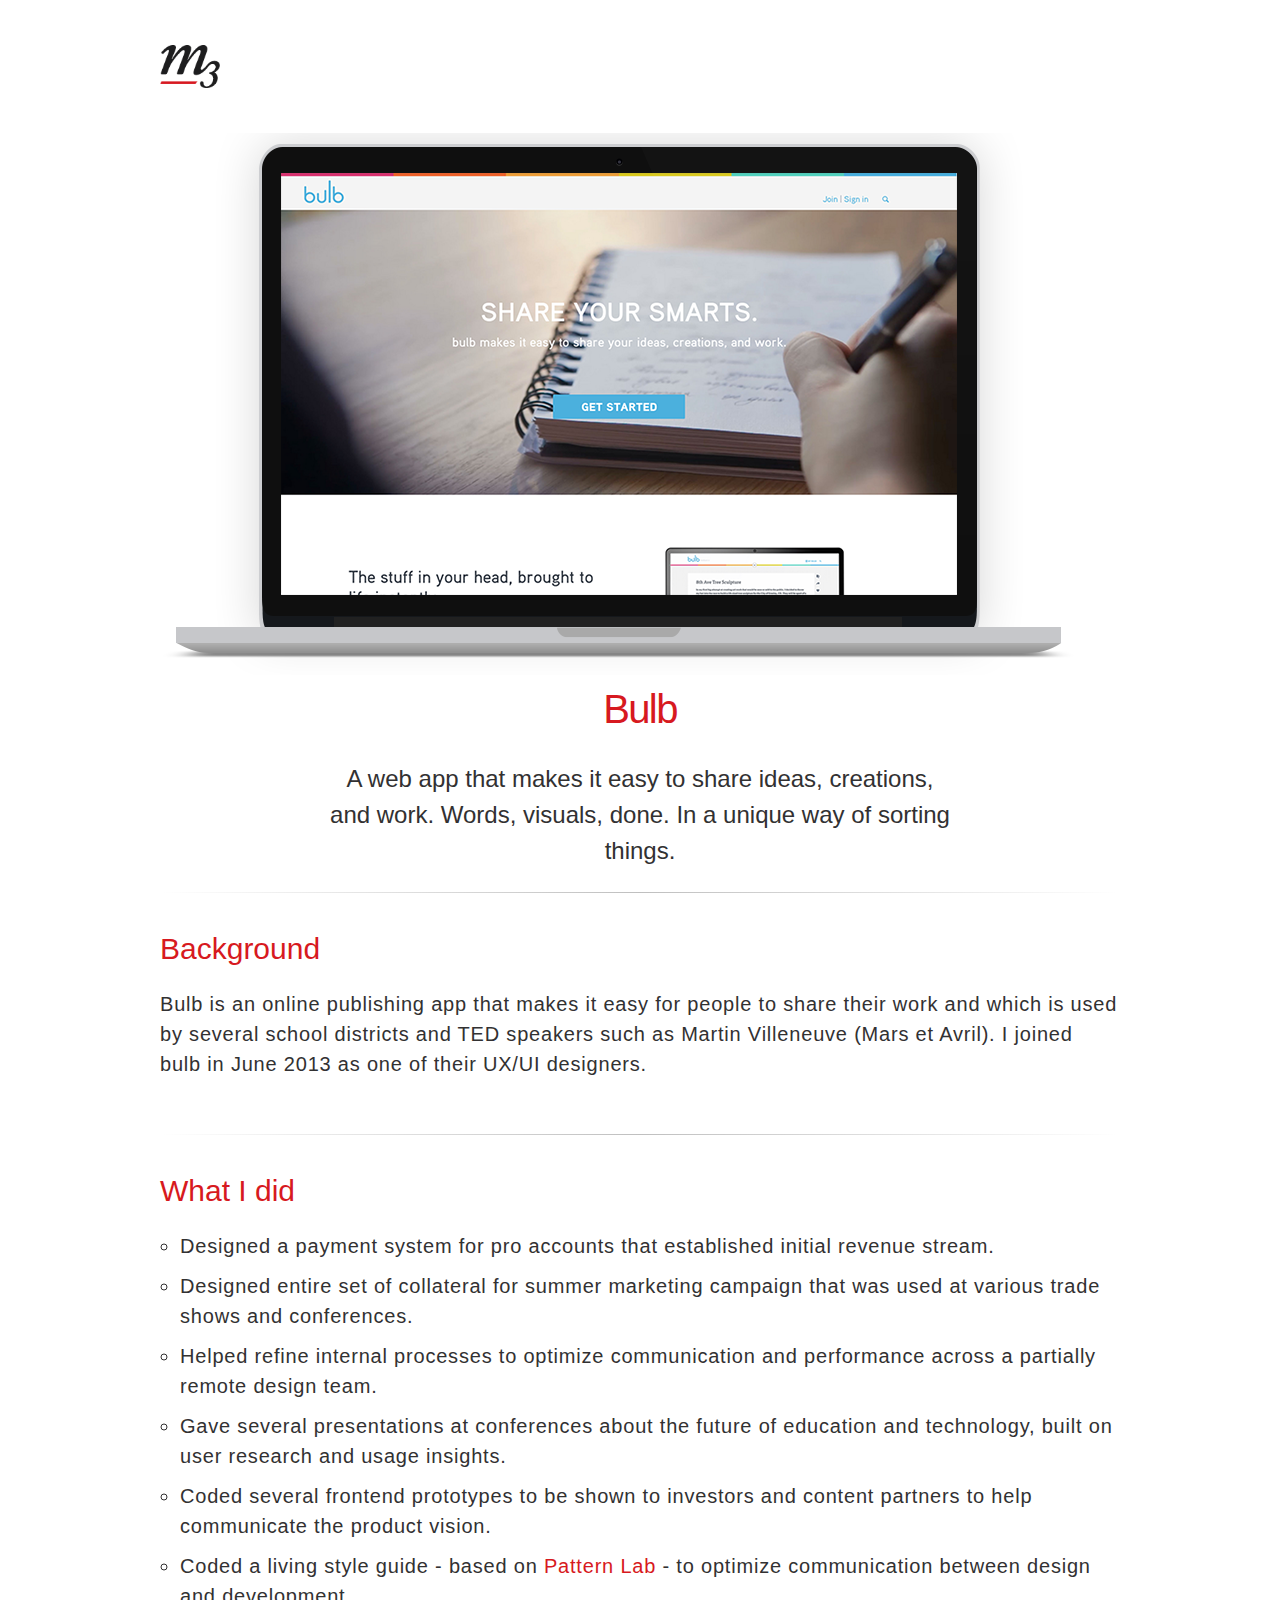
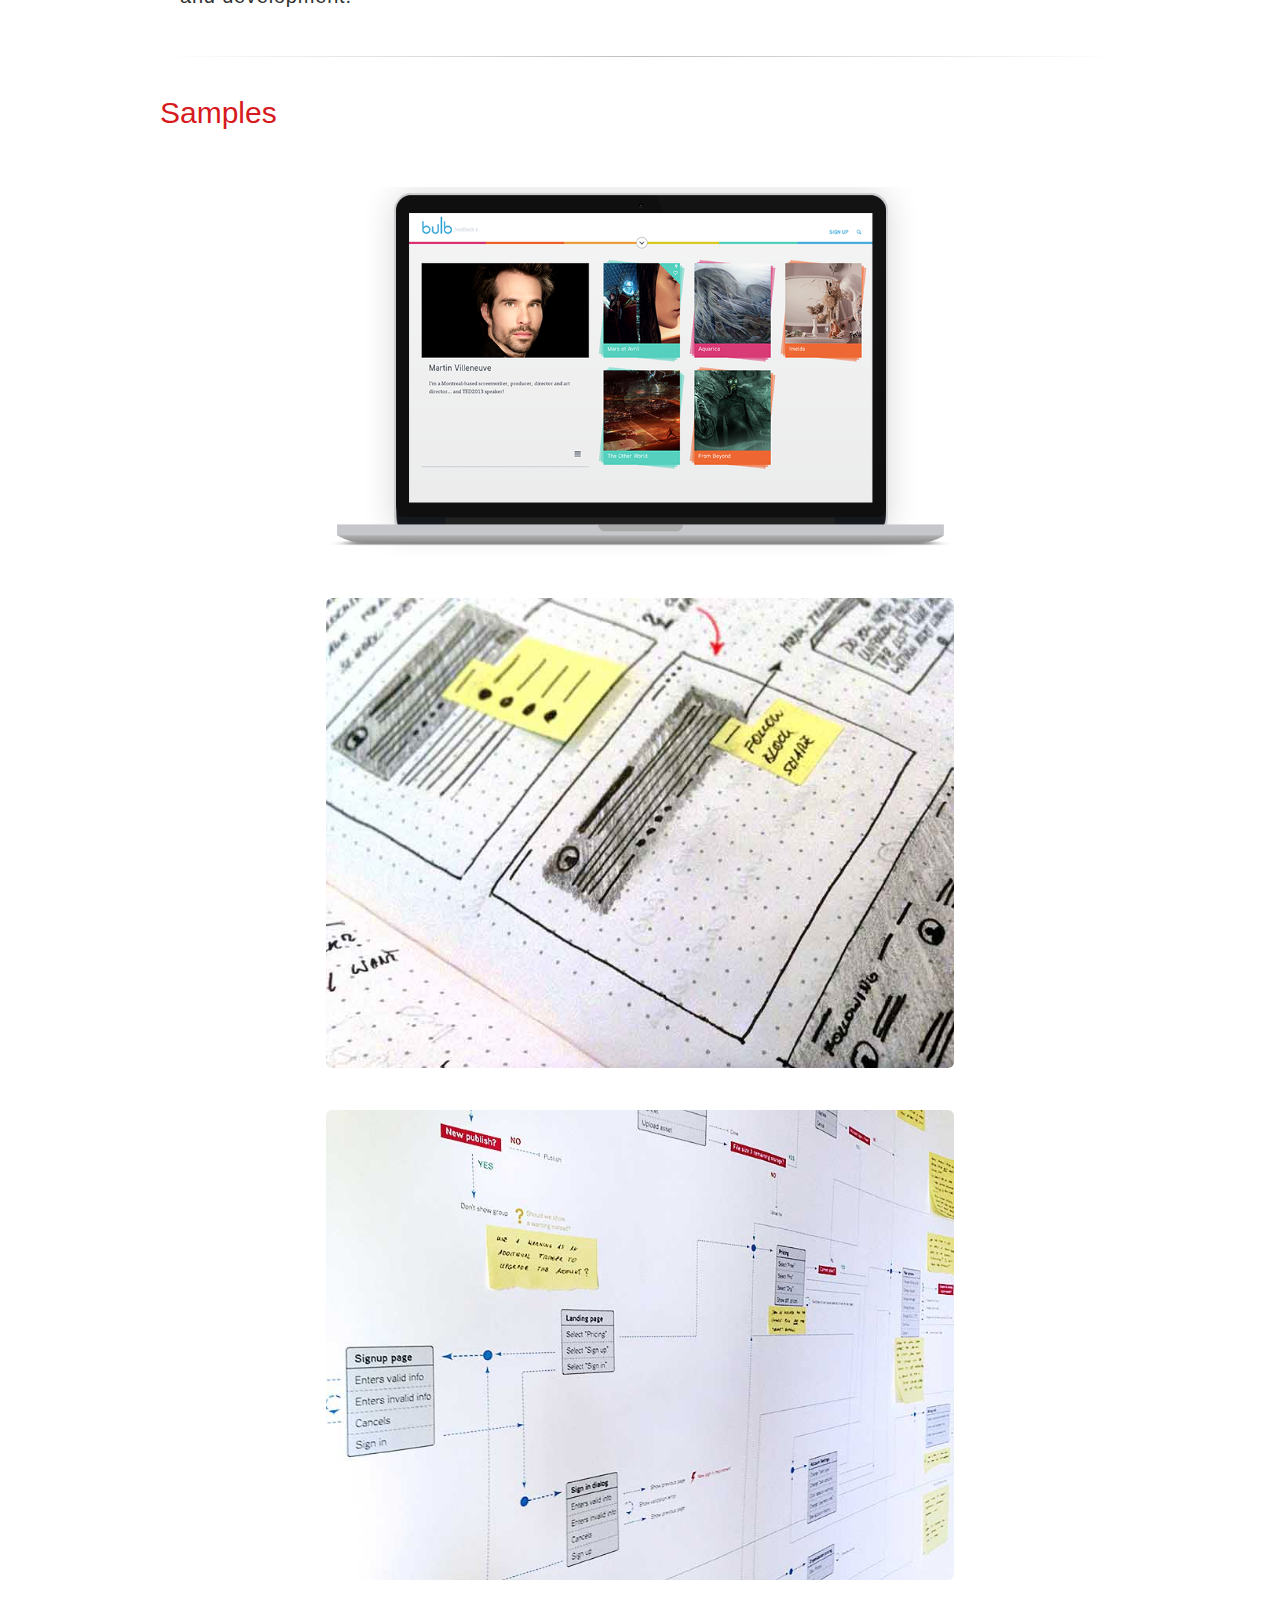
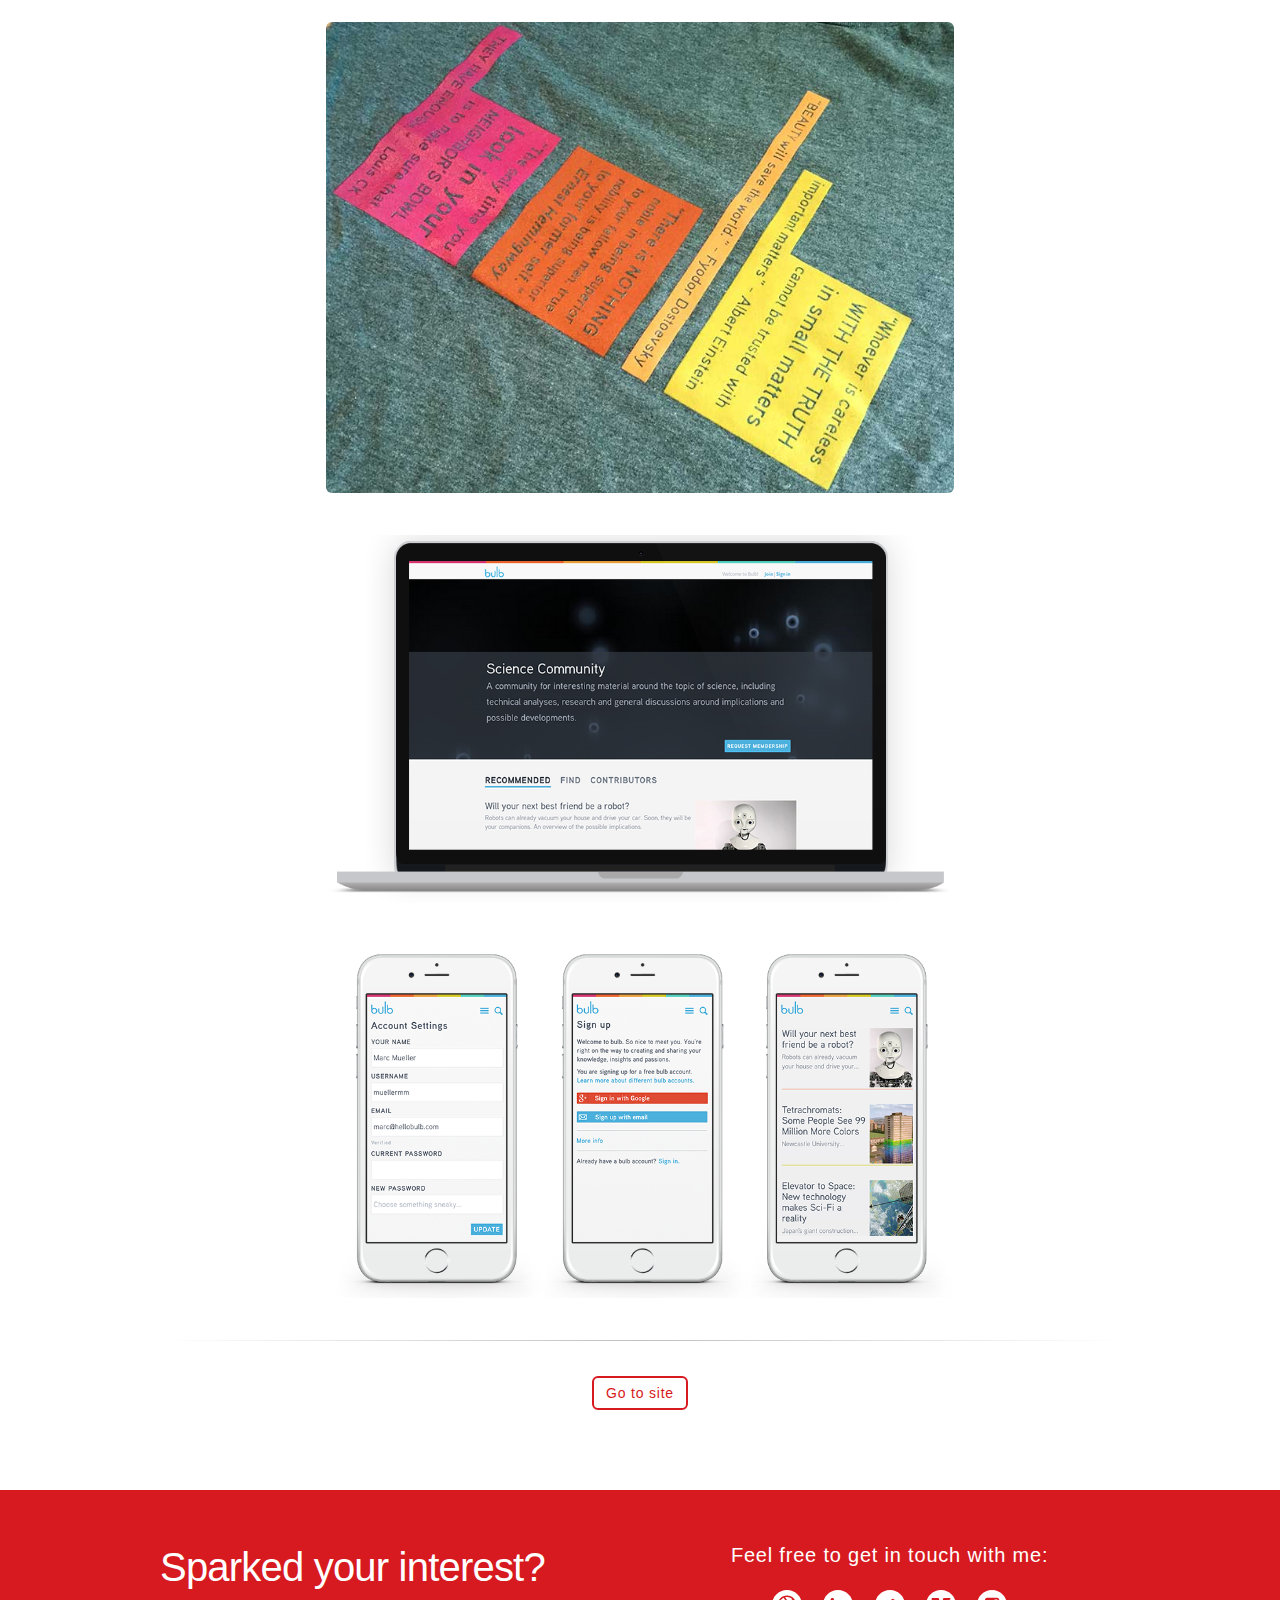
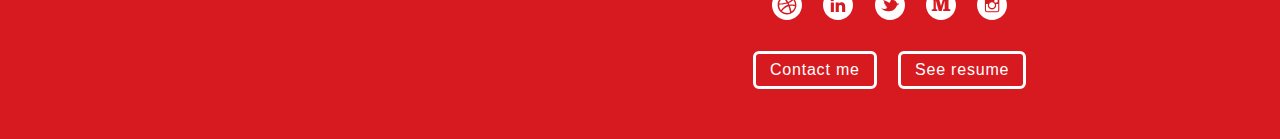
==== commit 5a809333: "Adding link to Medium profile to all footers. Removing fill property from SVG code (fixed hover issu" ====
--- a/bulb.html
+++ b/bulb.html
@@ -111,16 +111,16 @@
 									<a href="https://dribbble.com/muellermm" target="_blank">
 										<svg x="0px" y="0px" viewBox="0 0 30 30" enable-background="new 0 0 30 30" xml:space="preserve">
 											<g>
-												<path fill="#FFFFFF" d="M15.6,15.1c0.1,0,0.2-0.1,0.3-0.1c-0.2-0.5-0.4-0.9-0.6-1.4c-4,1.2-7.9,1.1-8.2,1.1c0,0.1,0,0.2,0,0.2
+												<path d="M15.6,15.1c0.1,0,0.2-0.1,0.3-0.1c-0.2-0.5-0.4-0.9-0.6-1.4c-4,1.2-7.9,1.1-8.2,1.1c0,0.1,0,0.2,0,0.2
 													c0,2.1,0.8,3.9,2.1,5.4C9.2,20.1,11.4,16.4,15.6,15.1z"/>
-												<path fill="#FFFFFF" d="M16.4,16.3c-4.5,1.6-6.1,4.7-6.3,5c1.4,1.1,3.1,1.7,4.9,1.7c1.1,0,2.2-0.2,3.1-0.6
+												<path d="M16.4,16.3c-4.5,1.6-6.1,4.7-6.3,5c1.4,1.1,3.1,1.7,4.9,1.7c1.1,0,2.2-0.2,3.1-0.6
 													C18,21.7,17.5,19.2,16.4,16.3C16.4,16.3,16.4,16.3,16.4,16.3z"/>
-												<path fill="#FFFFFF" d="M20.3,9C18.9,7.8,17,7,15,7c-0.6,0-1.3,0.1-1.9,0.2c0.2,0.3,1.7,2.3,3,4.7C19,10.8,20.2,9.2,20.3,9z"/>
-												<path fill="#FFFFFF" d="M14.6,12.4c-1.3-2.4-2.8-4.3-3-4.6c-2.2,1.1-3.9,3.1-4.4,5.6C7.5,13.4,10.8,13.4,14.6,12.4z"/>
-												<path fill="#FFFFFF" d="M16.7,13.1c0.2,0.4,0.4,0.8,0.5,1.2c0.1,0.1,0.1,0.3,0.2,0.4c2.7-0.3,5.3,0.2,5.6,0.3c0-1.9-0.7-3.6-1.8-5
+												<path d="M20.3,9C18.9,7.8,17,7,15,7c-0.6,0-1.3,0.1-1.9,0.2c0.2,0.3,1.7,2.3,3,4.7C19,10.8,20.2,9.2,20.3,9z"/>
+												<path d="M14.6,12.4c-1.3-2.4-2.8-4.3-3-4.6c-2.2,1.1-3.9,3.1-4.4,5.6C7.5,13.4,10.8,13.4,14.6,12.4z"/>
+												<path d="M16.7,13.1c0.2,0.4,0.4,0.8,0.5,1.2c0.1,0.1,0.1,0.3,0.2,0.4c2.7-0.3,5.3,0.2,5.6,0.3c0-1.9-0.7-3.6-1.8-5
 													C21,10.2,19.7,11.9,16.7,13.1z"/>
-												<path fill="#FFFFFF" d="M17.9,15.9c1,2.9,1.5,5.2,1.6,5.7c1.8-1.2,3.1-3.1,3.4-5.4C22.6,16.2,20.4,15.5,17.9,15.9z"/>
-												<path fill="#FFFFFF" d="M15,0C6.7,0,0,6.7,0,15s6.7,15,15,15c8.3,0,15-6.7,15-15S23.3,0,15,0z M15,24.4c-5.2,0-9.4-4.2-9.4-9.4
+												<path d="M17.9,15.9c1,2.9,1.5,5.2,1.6,5.7c1.8-1.2,3.1-3.1,3.4-5.4C22.6,16.2,20.4,15.5,17.9,15.9z"/>
+												<path d="M15,0C6.7,0,0,6.7,0,15s6.7,15,15,15c8.3,0,15-6.7,15-15S23.3,0,15,0z M15,24.4c-5.2,0-9.4-4.2-9.4-9.4
 													S9.8,5.6,15,5.6c5.2,0,9.4,4.2,9.4,9.4S20.2,24.4,15,24.4z"/>
 											</g>
 										</svg>
@@ -130,8 +130,8 @@
 									<a href="https://www.linkedin.com/in/marcmariusmueller" target="_blank">
 										<svg x="0px" y="0px" viewBox="0 0 30 30" enable-background="new 0 0 30 30" xml:space="preserve">
 											<g>
-												<path fill="#FFFFFF" d="M15.8,13.9L15.8,13.9C15.8,13.9,15.7,13.9,15.8,13.9L15.8,13.9z"/>
-												<path fill="#FFFFFF" d="M15,0C6.7,0,0,6.7,0,15c0,8.3,6.7,15,15,15s15-6.7,15-15C30,6.7,23.3,0,15,0z M10.9,22H7.8v-9.4h3.1V22z
+												<path d="M15.8,13.9L15.8,13.9C15.8,13.9,15.7,13.9,15.8,13.9L15.8,13.9z"/>
+												<path d="M15,0C6.7,0,0,6.7,0,15c0,8.3,6.7,15,15,15s15-6.7,15-15C30,6.7,23.3,0,15,0z M10.9,22H7.8v-9.4h3.1V22z
 													 M9.3,11.3L9.3,11.3c-1.1,0-1.7-0.7-1.7-1.6C7.6,8.7,8.3,8,9.3,8c1.1,0,1.7,0.7,1.7,1.6C11.1,10.6,10.4,11.3,9.3,11.3z M22.2,22
 													h-3.1v-5c0-1.3-0.5-2.1-1.6-2.1c-0.9,0-1.4,0.6-1.6,1.1c-0.1,0.2-0.1,0.5-0.1,0.8V22h-3.1c0,0,0-8.5,0-9.4h3.1v1.3
 													c0.4-0.6,1.1-1.6,2.8-1.6c2.1,0,3.6,1.3,3.6,4.2V22z"/>
@@ -142,7 +142,7 @@
 								<li> <!-- Twitter -->
 									<a href="https://twitter.com/muellermm" target="_blank">
 										<svg x="0px" y="0px" viewBox="0 0 30 30" enable-background="new 0 0 30 30" xml:space="preserve">
-											<path fill="#FFFFFF" d="M15,0C6.7,0,0,6.7,0,15c0,8.3,6.7,15,15,15c8.3,0,15-6.7,15-15C30,6.7,23.3,0,15,0z M21.9,15.3
+											<path d="M15,0C6.7,0,0,6.7,0,15c0,8.3,6.7,15,15,15c8.3,0,15-6.7,15-15C30,6.7,23.3,0,15,0z M21.9,15.3
 												c-0.3,1.2-0.9,2.5-2.2,3.6c-1.7,1.5-3.5,2.2-5.3,2.3c-1.7,0.1-3.4,0.1-5.2-0.7c-1.4-0.6-2.5-1.5-3.4-2.7c0,0,0,0,0,0h0c0,0,0,0,0,0
 												c1.2,1.1,4.2,2.1,6.7-0.3c-0.4,0.1-0.8,0-1.1-0.3c-0.3-0.3-0.3-0.5-0.1-0.8c0.1-0.2,0.4-0.3,0.6-0.5c-0.4,0.1-0.8,0-1.2-0.1
 												c-0.4-0.2-0.9-0.5-1-1c0.3-0.3,0.6-0.5,1.2-0.5c-0.6-0.2-1.2-0.5-1.6-0.9c-0.4-0.4-0.4-0.7-0.5-1c0.3-0.1,0.7-0.2,1.1-0.2
@@ -153,16 +153,30 @@
 										</svg>
 									</a>
 								</li>
+								<li> <!-- Medium -->
+									<a href="https://medium.com/@muellermm" target="_blank">
+										<svg x="0px" y="0px" viewBox="0 0 30 30" enable-background="new 0 0 30 30" xml:space="preserve">
+											<path d="M15,0C6.7,0,0,6.7,0,15c0,8.3,6.7,15,15,15s15-6.7,15-15C30,6.7,23.3,0,15,0z M24.3,9.8c-0.4,0-0.7,0-1,0
+												c-0.5,0-0.8,0.3-0.8,0.8c0,2.6,0,5.3,0,7.9c0,0.5,0.3,0.8,0.8,0.8c0.3,0,0.6,0,1,0c0,0.6,0,1.1,0,1.7c-2.3,0-4.7,0-7.1,0
+												c0-0.5,0-1.1,0-1.6c0,0,0.1-0.1,0.1-0.1c1.7,0,1.4-0.3,1.4-1.6c0-2.3,0-4.7-0.1-7c-1,3.4-2,6.8-2.9,10.3c-1,0-1.9,0-2.9,0
+												c-1-3.5-2-7-2.9-10.5c0,0-0.1,0-0.1,0c0,0.8,0,1.6,0,2.5c0,1.7,0,3.4,0,5.1c0,1.2,0.1,1.2,1.2,1.3c0.1,0,0.2,0,0.3,0
+												c0,0.6,0,1.1,0,1.7c-1.9,0-3.7,0-5.6,0c0-0.5,0-1.1,0-1.7c0.4,0,0.7,0,1.1,0c0.5,0,0.8-0.3,0.8-0.8c0-2.6,0-5.3,0-7.9
+												c0-0.6-0.3-0.8-0.8-0.8c-0.3,0-0.7,0-1.1,0c0-0.6,0-1.1,0-1.7C5.9,8,6,8,6.2,8c2,0,4,0,6,0c0.4,0,0.6,0.1,0.7,0.6
+												c0.6,2.2,1.2,4.4,1.9,6.6c0.1,0.2,0.1,0.4,0.2,0.7c0.1-0.3,0.2-0.5,0.2-0.6c0.6-2.2,1.3-4.4,1.9-6.6C17.3,8.2,17.4,8,17.9,8
+												c2,0,3.9,0,5.9,0c0.2,0,0.4,0,0.6,0C24.3,8.6,24.3,9.2,24.3,9.8z"/>
+										</svg>
+									</a>
+								</li>
 								<li> <!-- Instagram -->
 									<a href="https://instagram.com/muellermm/" target="_blank">
 										<svg x="0px" y="0px" viewBox="0 0 30 30" enable-background="new 0 0 30 30" xml:space="preserve">
 											<g>
-												<path fill="#FFFFFF" d="M15,18.1c1.6,0,2.9-1.3,2.9-2.9c0-1.6-1.3-3-2.9-3c-1.6,0-3,1.3-3,3C12,16.8,13.4,18.1,15,18.1z"/>
-												<path fill="#FFFFFF" d="M17.9,12.6h2.2c0.3,0,0.5-0.2,0.5-0.5V9.9c0-0.3-0.2-0.5-0.5-0.5h-2.2c-0.3,0-0.5,0.2-0.5,0.5v2.2
+												<path d="M15,18.1c1.6,0,2.9-1.3,2.9-2.9c0-1.6-1.3-3-2.9-3c-1.6,0-3,1.3-3,3C12,16.8,13.4,18.1,15,18.1z"/>
+												<path d="M17.9,12.6h2.2c0.3,0,0.5-0.2,0.5-0.5V9.9c0-0.3-0.2-0.5-0.5-0.5h-2.2c-0.3,0-0.5,0.2-0.5,0.5v2.2
 													C17.4,12.4,17.6,12.6,17.9,12.6z"/>
-												<path fill="#FFFFFF" d="M15,0C6.7,0,0,6.7,0,15c0,8.3,6.7,15,15,15c8.3,0,15-6.7,15-15C30,6.7,23.3,0,15,0z M22.3,19.9
+												<path d="M15,0C6.7,0,0,6.7,0,15c0,8.3,6.7,15,15,15c8.3,0,15-6.7,15-15C30,6.7,23.3,0,15,0z M22.3,19.9
 													c0,1.3-1,2.3-2.3,2.3h-9.8c-1.3,0-2.3-1-2.3-2.3v-9.8c0-1.3,1-2.3,2.3-2.3h9.8c1.3,0,2.3,1,2.3,2.3V19.9z"/>
-												<path fill="#FFFFFF" d="M19.2,15.2c0,2.3-1.9,4.2-4.2,4.2c-2.3,0-4.2-1.9-4.2-4.2c0-0.4,0.1-0.8,0.2-1.2h-2v5.7
+												<path d="M19.2,15.2c0,2.3-1.9,4.2-4.2,4.2c-2.3,0-4.2-1.9-4.2-4.2c0-0.4,0.1-0.8,0.2-1.2h-2v5.7
 													c0,0.9,0.7,1.6,1.6,1.6h9c0.9,0,1.6-0.7,1.6-1.6V14h-2C19.1,14.4,19.2,14.8,19.2,15.2z"/>
 											</g>
 										</svg>
--- a/css/skeleton.css
+++ b/css/skeleton.css
@@ -6,25 +6,6 @@
 * http://www.opensource.org/licenses/mit-license.php
 * 12/29/2014
 */
-
-
-/* Table of contents
-––––––––––––––––––––––––––––––––––––––––––––––––––
-- Grid
-- Base Styles
-- Typography
-- Links
-- Buttons
-- Forms
-- Lists
-- Code
-- Tables
-- Spacing
-- Utilities
-- Clearing
-- Media Queries
-*/
-
 
 /* Grid
 –––––––––––––––––––––––––––––––––––––––––––––––––– */
@@ -118,14 +99,16 @@
 /* NOTE
 html is set to 62.5% so that all the REM measurements throughout Skeleton
 are based on 10px sizing. So basically 1.5rem = 15px :) */
+/*
 html {
   font-size: 62.5%; }
 body {
-  font-size: 1.5em; /* currently ems cause chrome bug misinterpreting rems on body element */
+  font-size: 1.5em;  currently ems cause chrome bug misinterpreting rems on body element 
   line-height: 1.6;
   font-weight: 400;
   font-family: "Raleway", "HelveticaNeue", "Helvetica Neue", Helvetica, Arial, sans-serif;
   color: #222; }
+*/
 
 
 /* Typography
--- a/css/scss/styles.css
+++ b/css/scss/styles.css
@@ -87,8 +87,6 @@
   text-decoration: none; }
   a:hover, a:focus {
     color: #323132; }
-  a:active, a:visited {
-    color: #d71920; }
 
 /*! normalize.css 2011-08-31T22:02 UTC · http://github.com/necolas/normalize.css */
 /* =============================================================================
@@ -174,6 +172,9 @@
 a {
   color: #d71920; }
 
+a:visited {
+  color: none; }
+
 /*
  * Addresses outline displayed oddly in Chrome
 */
@@ -478,6 +479,13 @@
 .mp-footer {
   padding-top: 100px;
   padding-bottom: 80px; }
+
+.easter-egg {
+  font-size: .7em;
+  font-weight: 500;
+  margin: 0;
+  color: #fff;
+  vertical-align: text-top; }
 
 .pr-header {
   padding-top: 45px;
@@ -707,8 +715,6 @@
   .button:hover, .button:focus {
     color: #fff;
     background-color: #d71920; }
-  .button:visited, .button:active {
-    color: #d71920; }
   .button .large {
     font-size: 1em;
     padding: 8px 14px;
@@ -722,8 +728,6 @@
   .button--prim:hover, .button--prim:focus {
     color: #000;
     background-color: #fff; }
-  .button--prim:visited, .button--prim:active {
-    color: #fff; }
 
 .button--sec {
   font-size: 1em;
@@ -736,7 +740,5 @@
   .button--sec:hover, .button--sec:focus {
     color: #d71920;
     background-color: #fff; }
-  .button--sec:visited, .button--sec:active {
-    color: #fff; }
 
 /*# sourceMappingURL=styles.css.map */
